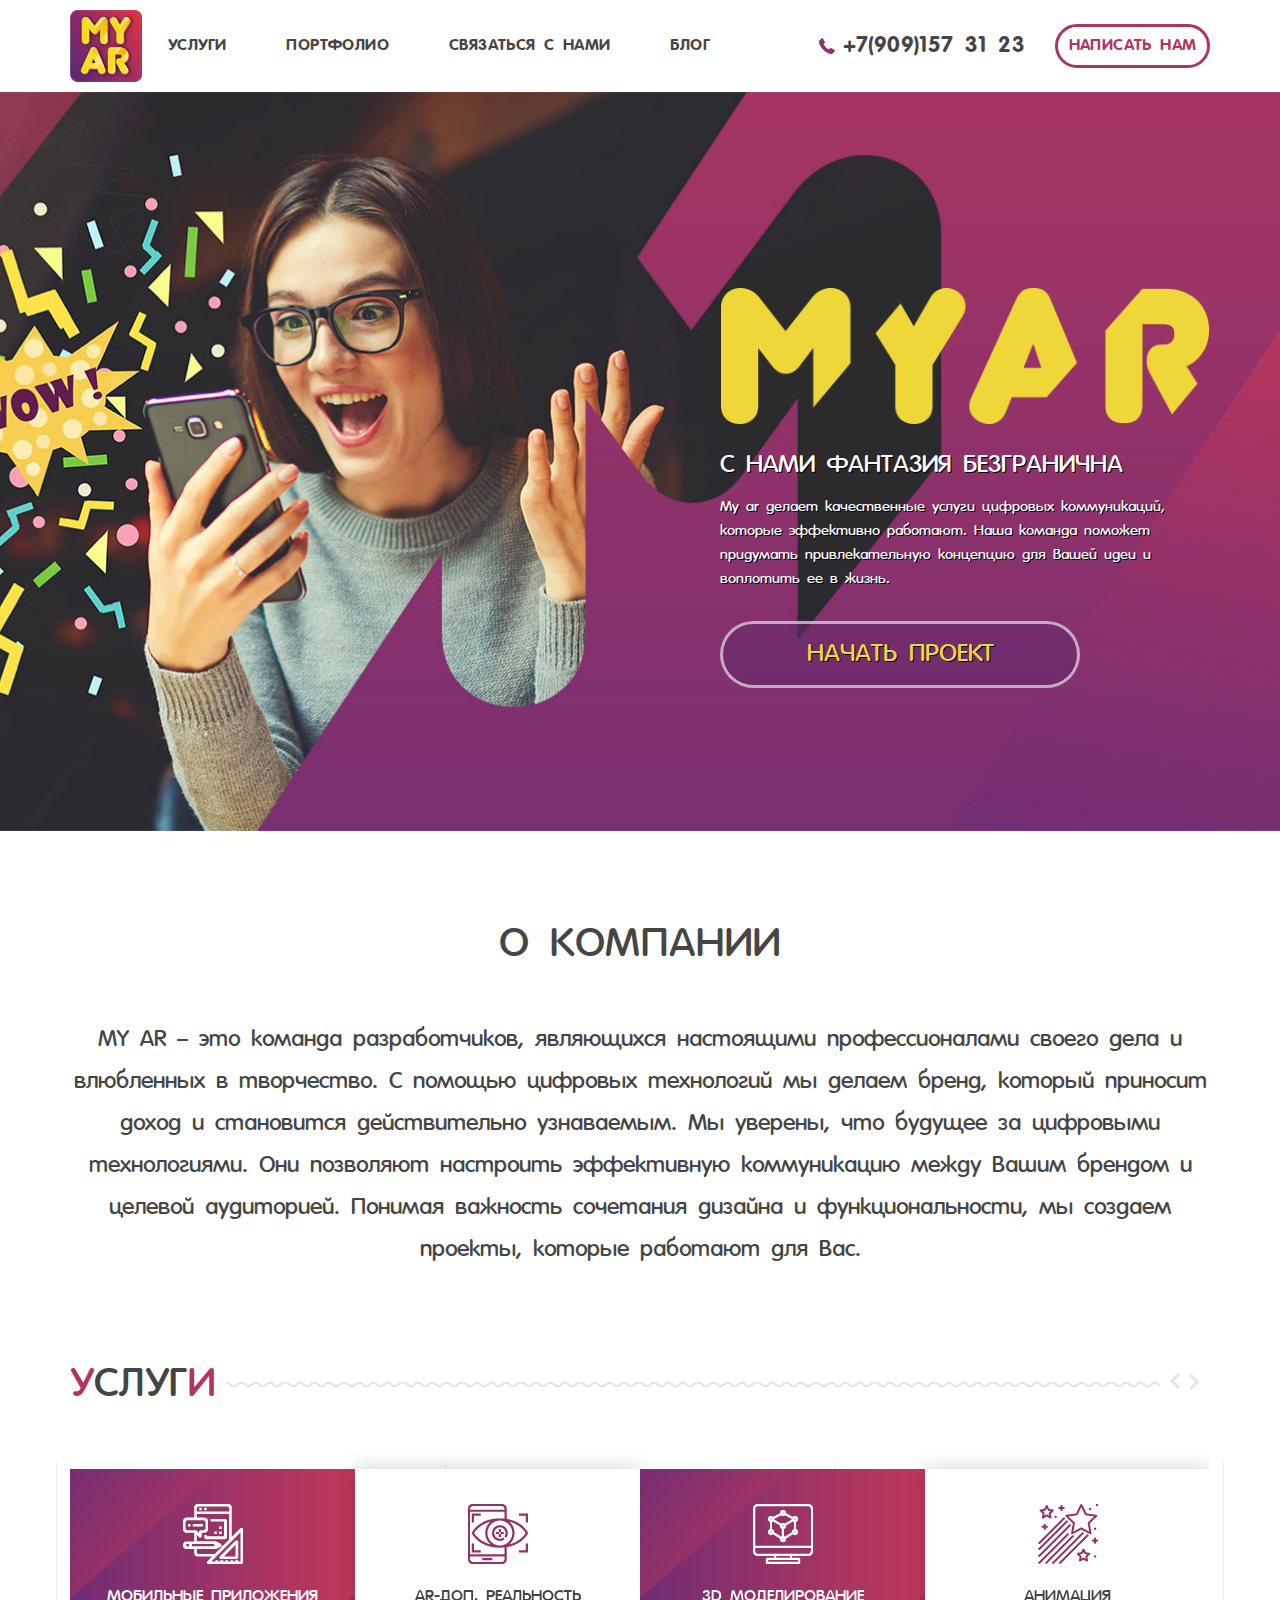
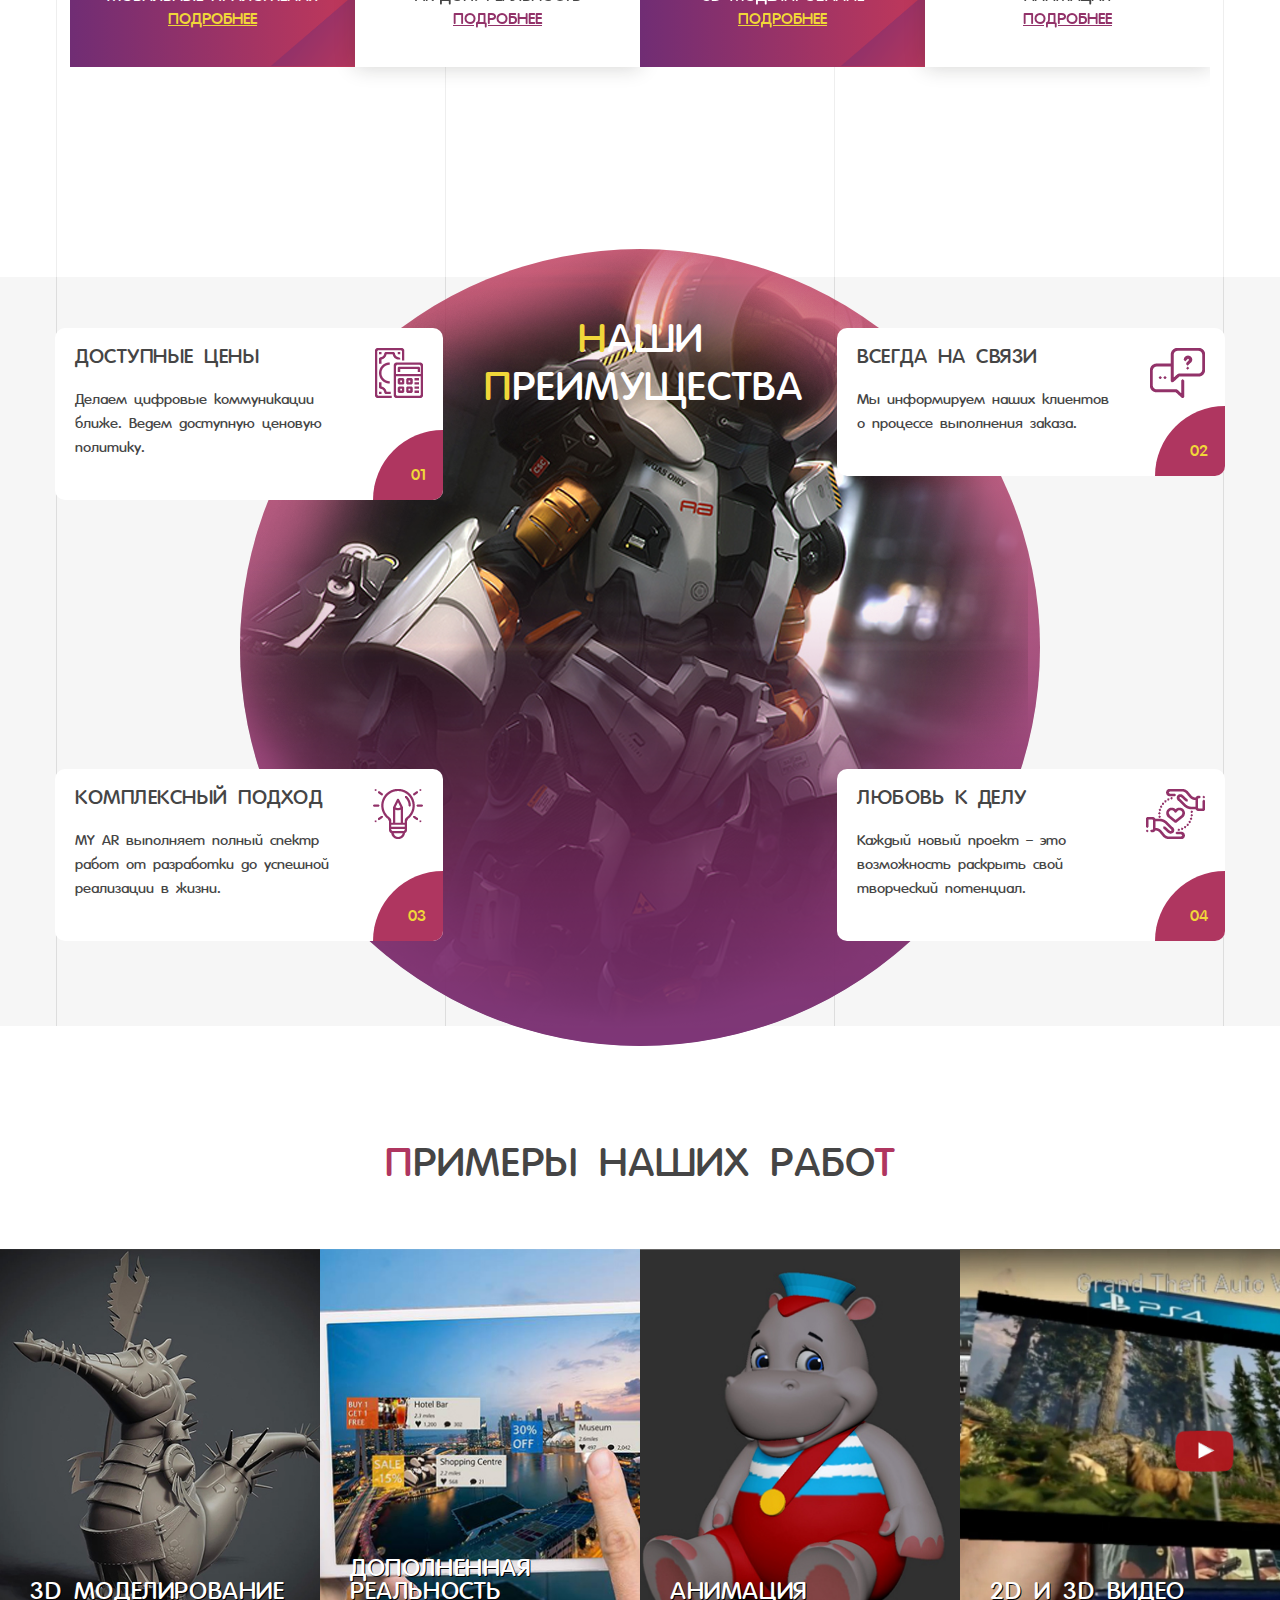
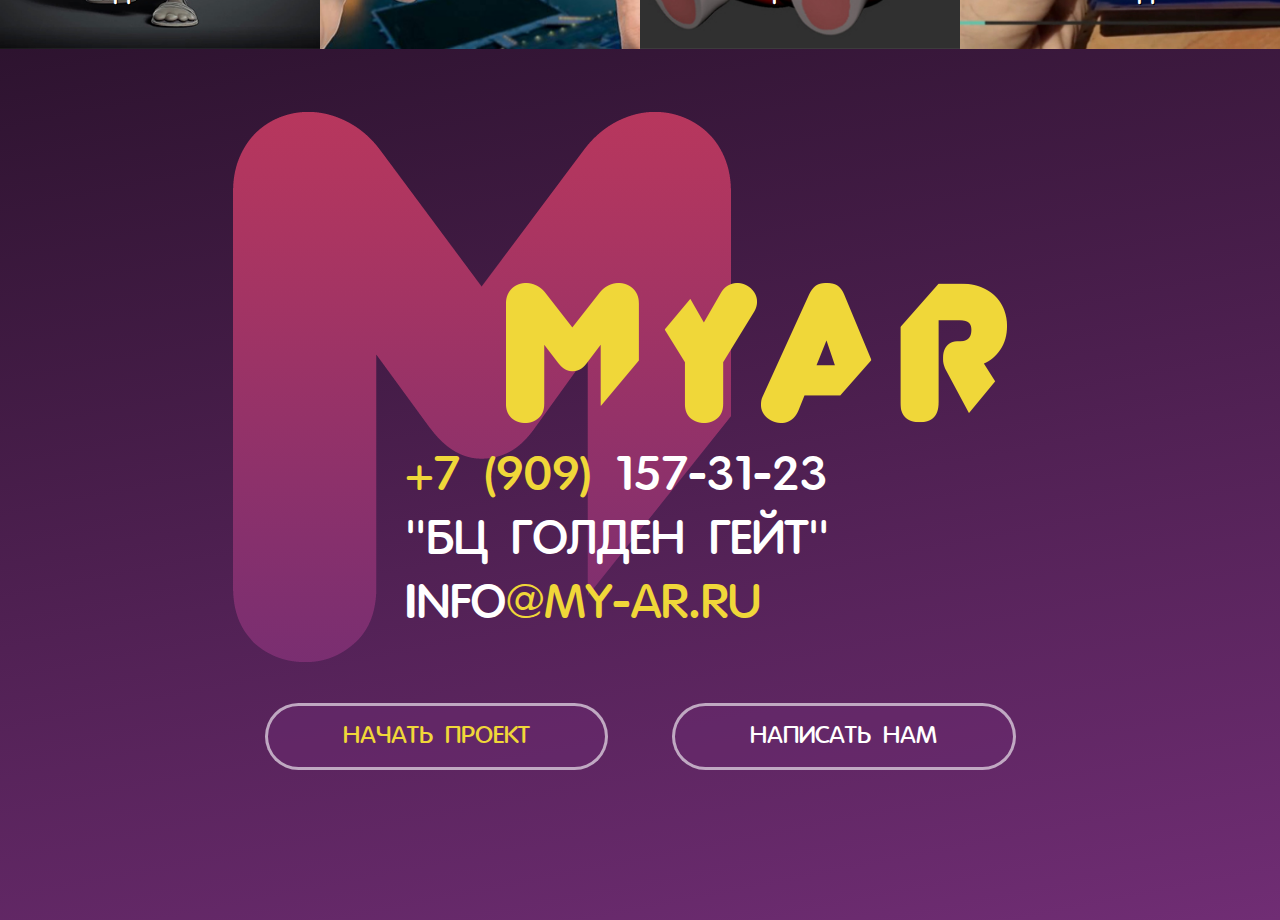
==== Верстка/index.html @ 371e85c9 "first commit" ====
<!DOCTYPE html>
<html lang="ru">
<head>
	<meta charset="utf-8">
	<title>Title</title>
	<meta http-equiv="X-UA-Compatible" content="IE=edge">
	<meta name="viewport" content="width=device-width, initial-scale=1, maximum-scale=1">
	<link rel="shortcut icon" href="img/favicon/favicon.ico" type="image/x-icon">
</head>
<body>

<!-- .header -->
<header class="header">
	<!-- .container -->
	<div class="container">
		<!-- .headerWrapper -->
		<div class="headerWrapper">
			<!-- .headerItem -->
			<div class="headerItem">
				<div class="logo"><a href="index.html"><img src="img/logo.png" alt=""></a></div>
				<nav class="menuTop">
					<ul>
						<li><a href="pageServices.html">Услуги</a></li>
						<li><a href="pagePortfolio.html">Портфолио</a></li>
						<li><a href="pageContact.html">Связаться с нами</a></li>
						<li><a href="pageBlog.html">Блог </a></li>
					</ul>
				</nav>
			</div><!-- End .headerItem -->
			<!-- .headerItem -->
			<div class="headerItem">
				<a href="tel:+7(909)157 31 23" class="callBtn"><img src="img/icon_call.png" alt="">+7(909)157 31 23</a>
				<a href="#" data-toggle="modal" data-target="#btnWrite" class="btnDef"><span>написать нам</span></a>
			</div><!-- End .headerItem -->

			<!--.mobileBtn-->
			<div class="mobileBtn" id="mobileBtn">
				<span></span>
			</div><!--End .mobileBtn-->

		</div><!-- End .headerWrapper -->
	</div><!-- End .container -->
</header><!-- End .header -->

<!-- .networkFloat -->
<div class="networkFloat">
	<div class="shell">
		<div class="networkFloat__title">социальные сети:</div>
		<div class="networkFloatWrapper">
			<p><a href=" https://www.facebook.com/MYAR3D/"><i><img src="img/fb.png" alt=""></i></a></p>
			<p><a href="https://vk.com/myar3d"><i><img src="img/vk.png" alt=""></i></a></p>
			<p><a href="https://www.instagram.com/myar3d/"><i><img src="img/inst.png" alt=""></i></a></p>
		</div>
	</div>
</div>
<!-- End .networkFloat -->





<!-- .sectionMain -->
<section class="sectionMain">
	<div class="container">
		<div class="wrapper">
			<div class="sloganMain">
				<img src="img/logo_lg.png" alt="">
				<div class="sloganMain__title">с нAми ФАНТАЗИЯ БЕЗГРАНИЧНА</div>
				<p>
					My ar делает качественные услуги цифровых коммуникаций, которые эффективно работают. Наша команда поможет придумать привлекательную концепцию для Вашей идеи и воплотить ее в жизнь.
				</p>
				<div class="navBtn">
					<a href="#" class="btnDef__light btnDef__light_yellow animated bounce"><span>НАЧАТЬ ПРОЕКТ</span></a>
				</div>
			</div>

		</div>
	</div>
</section><!-- End .sectionMain -->


<!-- .sectionAbout -->
<section class="sectionAbout">

	<!-- .container -->
	<div class="container">


		<h2>О компании</h2>

		<div class="description defaultWrapper">
			MY AR – это команда разработчиков, являющихся настоящими профессионалами своего дела и влюбленных в творчество. С помощью цифровых технологий мы делаем бренд, который приносит доход и становится действительно узнаваемым. Мы уверены, что будущее за цифровыми технологиями. Они позволяют настроить эффективную коммуникацию между Вашим брендом и целевой аудиторией. Понимая важность сочетания дизайна и функциональности, мы создаем проекты, которые работают для Вас.
		</div>

	</div><!-- End .container -->
</section><!-- End .sectionAbout -->

<!-- .sectionServices -->
<section class="sectionServices">
	<div class="container">

		<!-- .lineVertical -->
		<div class="lineVertical">
			<span></span>
			<span></span>
			<span></span>
			<span></span>
		</div><!-- End .lineVertical -->

		<div class="titleSection">
			<h2><span>у</span>слуг<span>и</span></h2>
			<div class="line"></div>
		</div>

		<!-- .wrapperServices -->
		<div class="wrapperServices">

			<div class="sliderDefault sliderServices">

				<div class="item">
					<!-- .blockServic -->
					<div class="blockServic">
						<div class="blockServic__icon"><img src="img/icon_serv_1.png" alt=""></div>
						<div class="blockServic__title">Мобильные приложения</div>
						<div class="blockServic__link"><a href="#">подробнее</a></div>
					</div><!-- End .blockServic -->
				</div>

				<div class="item">
					<!-- .blockServic -->
					<div class="blockServic">
						<div class="blockServic__icon"><img src="img/icon_serv_4.png" alt=""></div>
						<div class="blockServic__title">AR-доп. реальность</div>
						<div class="blockServic__link"><a href="#">подробнее</a></div>
					</div><!-- End .blockServic -->
				</div>

				<div class="item">
					<!-- .blockServic -->
					<div class="blockServic">
						<div class="blockServic__icon"><img src="img/icon_serv_2.png" alt=""></div>
						<div class="blockServic__title">3d Моделирование</div>
						<div class="blockServic__link"><a href="#">подробнее</a></div>
					</div><!-- End .blockServic -->
				</div>

				<div class="item">
					<!-- .blockServic -->
					<div class="blockServic">
						<div class="blockServic__icon"><img src="img/icon_serv_animate.png" alt=""></div>
						<div class="blockServic__title">Анимация</div>
						<div class="blockServic__link"><a href="#">подробнее</a></div>
					</div><!-- End .blockServic -->
				</div>


				<div class="item">
					<!-- .blockServic -->
					<div class="blockServic">
						<div class="blockServic__icon"><img src="img/icon_serv_3.png" alt=""></div>
						<div class="blockServic__title">Графический дизайн</div>
						<div class="blockServic__link"><a href="#">подробнее</a></div>
					</div><!-- End .blockServic -->
				</div>

			</div>
			<div class="sliderServices__nav"></div>

		</div><!-- End .wrapperServices -->
	</div>
</section><!-- End .sectionServices -->


<!-- .sectionAdvantages -->
<section class="sectionAdvantages"> 
	<div class="container">
		
		<!-- .lineVertical -->
		<div class="lineVertical">
			<span></span>
			<span></span>
			<span></span>
			<span></span>
		</div><!-- End .lineVertical -->

		<div class="mainImg">
			<img src="img/advans_bg.png" alt="">
		</div>

		<div class="titleSection">
			<h2><span>Н</span>аши <span>п</span>реимущества</h2>
		</div>

		<!-- .blocksAdvantages -->
		<div class="blocksAdvantages">

			<div class="item">
				<!-- .blockAdv -->
				<div class="blockAdv">
					<div class="blockAdv__number">01</div>
					<div class="part">
						<div class="blockAdv__title">Доступные цены</div>
						<div class="blockAdv__description">Делаем цифровые коммуникации ближе. Ведем доступную ценовую политику.</div>
					</div>
					<div class="part"><div class="blockAdv__icon"><img src="img/adv_1.png" alt=""></div></div>
				</div><!-- End .blockAdv -->
			</div>

			<div class="item">
				<!-- .blockAdv -->
				<div class="blockAdv">
					<div class="blockAdv__number">02</div>
					<div class="part">
						<div class="blockAdv__title">Всегда на связи</div>
						<div class="blockAdv__description">Мы информируем наших клиентов о процессе выполнения заказа.</div>
					</div>
					<div class="part"><div class="blockAdv__icon"><img src="img/adva_2.png" alt=""></div></div>
				</div><!-- End .blockAdv -->
			</div>

			<div class="item">
				<!-- .blockAdv -->
				<div class="blockAdv">
					<div class="blockAdv__number">03</div>
					<div class="part">
						<div class="blockAdv__title">Комплексный подход</div>
						<div class="blockAdv__description">MY AR выполняет полный спектр работ от разработки до успешной реализации в жизни.</div>
					</div>
					<div class="part"><div class="blockAdv__icon"><img src="img/adv_3.png" alt=""></div></div>
				</div><!-- End .blockAdv -->
			</div>

			<div class="item">
				<!-- .blockAdv -->
				<div class="blockAdv">
					<div class="blockAdv__number">04</div>
					<div class="part">
						<div class="blockAdv__title">Любовь к делу</div>
						<div class="blockAdv__description">Каждый новый проект – это возможность раскрыть свой творческий потенциал.</div>
					</div>
					<div class="part"><div class="blockAdv__icon"><img src="img/adv_4.png" alt=""></div></div>
				</div><!-- End .blockAdv -->
			</div>
		</div><!-- End .blocksAdvantages -->

	</div>
</section><!-- End .sectionAdvantages -->


<!-- .sectionExamples -->
<section class="sectionExamples">
		<h2><span>П</span>римеры наших рабо<span>т</span></h2>
		<div class="blocksEsxamples">

			<div class="blockEsxample">
				<div class="blockEsxample__picture"><span style="background-image: url(img/block_ex_1.jpg)"></span></div>
				<div class="shell">
					<div class="blockEsxample__title">3d Моделирование</div>
					<a href="#" class="link btnDef__light">ПОДРОБНЕЕ</a>
				</div>

			</div>
			<div class="blockEsxample">
				<div class="blockEsxample__picture"><span style="background-image: url(img/block_ex_2.jpg)"></span></div>
				<div class="shell">
					<div class="blockEsxample__title">дополненная реальность</div>
					<a href="#" class="link btnDef__light">ПОДРОБНЕЕ</a>
				</div>
			</div>
			<div class="blockEsxample">
				<div class="blockEsxample__picture"><span style="background-image: url(img/block_ex_3.jpg)"></span></div>
				<div class="shell">
					<div class="blockEsxample__title">Анимация</div>
					<a href="#" class="link btnDef__light">ПОДРОБНЕЕ</a>
				</div>
			</div>
			<div class="blockEsxample">
				<div class="blockEsxample__picture"><span style="background-image: url(img/block_ex_4.jpg)"></span></div>
				<div class="shell">
					<div class="blockEsxample__title">2D и 3D видео</div>
					<a href="#" class="link btnDef__light">ПОДРОБНЕЕ</a>
				</div>
			</div>

		</div>
</section><!-- End .sectionExamples -->


<!-- .sectionsectionReality -->
<section class="sectionReality">
	<div class="container">

		<!-- .lineVertical -->
		<div class="lineVertical">
			<span></span>
			<span></span>
			<span></span>
			<span></span>
		</div><!-- End .lineVertical -->

		<div class="titleSection">
			<h2><span>Д</span>ополненная реальност<span>ь</span></h2>
			<div class="line"></div>
		</div>

		<!-- .wrapperServices -->
		<div class="wrapperReality">
			<div class="sliderReality">

				<div class="item">
					<!-- .blockServic -->
					<div class="blockReality">
						<div class="blockReality__icon"><img src="img/icon_real_1.png" alt=""></div>
						<div class="blockReality__title">Взаимодействие</div>
						<div class="blockReality__descript">Меняет представление взаимодействия с окружающим миром</div>
					</div><!-- End .blockServic -->
				</div>

				<div class="item">
					<!-- .blockServic -->
					<div class="blockReality">
						<div class="blockReality__icon"><img src="img/icon_real_2.png" alt=""></div>
						<div class="blockReality__title">Информативность</div>
						<div class="blockReality__descript">Позволяет предоставить информацию здесь и сейчас</div>
					</div><!-- End .blockServic -->
				</div>

				<div class="item">
					<!-- .blockServic -->
					<div class="blockReality">
						<div class="blockReality__icon"><img src="img/icon_real_3.png" alt=""></div>
						<div class="blockReality__title">Отношение</div>
						<div class="blockReality__descript">
							Соединяет людей с брендами, создает позитивное отношение к вашему бренду и делает 
							увлекательным процесс общения с ним
						</div>
					</div><!-- End .blockServic -->
				</div>

				<div class="item">
					<!-- .blockServic -->
					<div class="blockReality">
						<div class="blockReality__icon"><img src="img/icon_real_4.png" alt=""></div>
						<div class="blockReality__title">Вариантивность</div>
						<div class="blockReality__descript">Изображение маркер может быть любого формата и нанесено на любой предмет</div>
					</div><!-- End .blockServic -->
				</div>

				<div class="item">
					<!-- .blockServic -->
					<div class="blockReality">
						<div class="blockReality__icon"><img src="img/icon_real_3.png" alt=""></div>
						<div class="blockReality__title">Отношение</div>
						<div class="blockReality__descript">
							Соединяет людей с брендами, создает позитивное отношение к вашему бренду и делает 
							увлекательным процесс общения с ним
						</div>
					</div><!-- End .blockServic -->
				</div>
			</div>
			<div class="sliderReality__nav"></div>
		</div><!-- End .wrapperServices -->

</section>
<!-- End .sectionReality -->





	<!-- .footer -->
	<footer class="footer">
		<div class="footerTop">
			<div class="container">
				<div class="footerSlogan">
					<div class="footerSlogan__picture"><img src="img/lg_logo.png" alt=""></div>
					<div class="footerSlogan__txt">
						<img src="img/logo_lg.png" alt="">
						<p><a href="tel:+7 (909) 157-31-23"><span>+7 (909)</span> 157-31-23</a></p>
						<p>"БЦ Голден Гейт"</p>
						<p><a href="email:info@my-ar.ru">info<span>@my-ar.ru</span></a></p>
					</div>
					<div class="navBtn">
						<a href="#" class="btnDef__light btnDef__light_yellow"><span>НАЧАТЬ ПРОЕКТ</span></a>
						<a href="#" class="btnDef__light"><span>НАПИСАТЬ НАМ</span></a>
					</div>
				</div>

			</div>
		</div>

		
<!-- 		<div class="footerBottom">
			
			<div class="container">
				
				<div class="footerWrapper">
					
					<div class="footerItem">
						<div class="logo"><a href="#"><img src="img/logo.png" alt=""></a></div>
						<nav class="menuTop">
							<ul>
								<li><a href="#">Услуги</a></li>
								<li><a href="#">Портфолио</a></li>
								<li><a href="#">Связаться с нами</a></li>
								<li><a href="#">Блог </a></li>
							</ul>
						</nav>
					</div>
					
					<div class="footerItem">
						<a href="tel:+7(909)157 31 23" class="callBtn"><img src="img/icon_call.png" alt="">+7(909)157 31 23</a>
						<a href="#" class="btnDef"><span>ЗАКАЗАТЬ ПРОЕКТ</span></a>
					</div>

				</div>
			</div>
		</div> -->


	</footer><!-- End .footer -->

	<!-- .modal  subscribe -->
	<div class="modal fade  writeModal"  id="btnWrite" tabindex="-1" role="dialog">
		<div class="modal-dialog " role="document">

			<div class="modal-content">
				<div class="modal-header">
					<h5 class="modal-title">По любому вопросу звоните по телефону +7 (909) 157 31 23 или заполните форму</h5>
					<button type="button" class="close" data-dismiss="modal" aria-label="Close"><i class="icon-close"></i></button>
				</div>
				<div class="modal-body">

					<form action="">
						<div class="form__group">
							<input type="text" placeholder="Ваше имя">
						</div>
						<div class="form__group">
							<input type="tel" placeholder="Ваш телефон">
						</div>
						<div class="form__group">
							<input type="email" placeholder="Ваш e-mail">
						</div>
						<div class="form__group">
							<textarea name="" placeholder="Ваш комментарий"></textarea>
						</div>
						<div class="form__group">
							<button type="submit" class="btnDef">НАЧАТЬ ПРОЕКТ</button>
						</div>
					</form>

				</div>
			</div>
		</div>
	</div><!-- End .subscribe -->


	<!--.normal-->
	<link rel="stylesheet" href="css/fonts.css">
	<link rel="stylesheet" href="css/all.min.css"><!--.alllibs-->
	<link rel="stylesheet" href="css/main.css">
	<script src="js/scripts.min.js"></script>
	<script src="js/common.js"></script> 
	<!--End .normal-->

</body>
</html>
---- Верстка/css/fonts.css ----
@font-face {
  font-family: "VAGRounded";
  font-weight: 400;
  font-style: normal;
  src: url("../fonts/VAGRoundedMNormal/VAGRoundedMNormal.eot");
  src: url("../fonts/VAGRoundedMNormal/VAGRoundedMNormal.eot?#iefix") format("embedded-opentype"), url("../fonts/VAGRoundedMNormal/VAGRoundedMNormal.woff") format("woff"), url("../fonts/VAGRoundedMNormal/VAGRoundedMNormal.ttf") format("truetype"); }

@font-face {
  font-family: "VAGRounded";
  font-weight: bold;
  font-style: normal;
  src: url("../fonts/VAGRoundedMBold/VAGRoundedMBold.eot");
  src: url("../fonts/VAGRoundedMBold/VAGRoundedMBold.eot?#iefix") format("embedded-opentype"), url("../fonts/VAGRoundedMBold/VAGRoundedMBold.woff") format("woff"), url("../fonts/VAGRoundedMBold/VAGRoundedMBold.ttf") format("truetype"); }
---- Верстка/css/main.css ----
@charset "UTF-8";
html, body {
  height: 100%; }

body {
  position: relative;
  margin: 0;
  font-size: 14px;
  line-height: normal;
  font-family: "VAGRounded", sans-serif;
  color: #454545;
  background: #fff; }

a {
  text-decoration: none;
  color: #454545; }
  a:hover, a:active, a:focus {
    text-decoration: none;
    outline: none;
    color: #333; }

img {
  height: auto;
  max-width: 100%;
  border: none; }

ol, ul {
  margin: 0;
  padding: 0;
  list-style: none; }

h2 {
  color: #454545;
  font-size: 40px;
  font-weight: 400;
  text-transform: uppercase;
  letter-spacing: 1px;
  margin: 0; }
  h2 span {
    color: #af3660; }

iframe {
  width: 100%;
  height: 100%; }

/**Убрать стрелочки у number**/
input::-webkit-outer-spin-button,
input::-webkit-inner-spin-button {
  -webkit-appearance: none;
  margin: 0; }

input[type='number'] {
  -moz-appearance: textfield; }

/**End Убрать стрелочки у number**/
/* style of input */
input[type='submit'] {
  background: #993367;
  border: 0;
  color: #fff;
  font-weight: 100;
  font-size: 14px;
  color: #fff;
  letter-spacing: .2;
  padding: 14px;
  cursor: pointer; }
  input[type='submit']:hover {
    color: #fff; }

input::-moz-placeholder {
  color: #999999; }

input::-webkit-input-placeholder {
  color: #999999; }

input:-ms-input-placeholder {
  opacity: 1; }

input::placeholder {
  opacity: 1; }

textarea::-moz-placeholder {
  color: #999999; }

textarea::-webkit-input-placeholder {
  color: #999999; }

textarea:-ms-input-placeholder {
  opacity: 1; }

textarea::placeholder {
  opacity: 1; }

input[type="email"]:focus,
input[type="number"]:focus,
input[type="password"]:focus,
input[type="tel"]:focus,
input[type="url"]:focus,
input[type="text"]:focus,
input[type="number"]:focus {
  outline: none;
  -webkit-box-shadow: none;
          box-shadow: none; }

input[type="email"],
input[type="number"],
input[type="password"],
input[type="tel"],
input[type="url"],
input[type="text"],
textarea {
  -webkit-appearance: none;
  -moz-appearance: none;
  width: 100%;
  height: 100%;
  padding: 6px 8px;
  outline: none;
  -webkit-box-shadow: none;
          box-shadow: none;
  color: #333;
  font-size: 14px;
  -webkit-border-radius: 2px;
          border-radius: 2px;
  border: solid 1px #cccccc;
  background-color: #ffffff; }

/* End style of input */
.btnDef {
  position: relative;
  color: #af3660;
  font-size: 16px;
  text-transform: uppercase;
  padding: 0 10px;
  height: 44px;
  -webkit-border-radius: 25px;
          border-radius: 25px;
  overflow: hidden;
  border: solid 3px #af3660;
  display: -webkit-box;
  display: -webkit-flex;
  display: -ms-flexbox;
  display: flex;
  -webkit-box-pack: center;
  -webkit-justify-content: center;
      -ms-flex-pack: center;
          justify-content: center;
  -webkit-box-align: center;
  -webkit-align-items: center;
      -ms-flex-align: center;
          align-items: center; }
  .btnDef:hover, .btnDef:focus, .btnDef:active {
    color: #af3660;
    outline: none; }

.btnDef__light {
  padding: 19px;
  border: 3px solid rgba(255, 255, 255, 0.6);
  background-color: rgba(104, 42, 108, 0.6);
  -webkit-border-radius: 50px;
          border-radius: 50px;
  text-transform: uppercase;
  color: #fff;
  font-size: 24px;
  max-width: 360px;
  width: 100%;
  display: inline-block;
  text-align: center;
  -webkit-transition: .3s;
  transition: .3s;
  overflow: hidden; }
  .btnDef__light:hover, .btnDef__light:focus, .btnDef__light:active {
    color: #fff; }
  .btnDef__light_yellow {
    color: #f0d739; }

/*** animate css ***/
@-webkit-keyframes bounce {
  from, 20%, 53%, 80%, to {
    -webkit-animation-timing-function: cubic-bezier(0.215, 0.61, 0.355, 1);
            animation-timing-function: cubic-bezier(0.215, 0.61, 0.355, 1);
    -webkit-transform: translate3d(0, 0, 0);
            transform: translate3d(0, 0, 0); }
  40%, 43% {
    -webkit-animation-timing-function: cubic-bezier(0.755, 0.05, 0.855, 0.06);
            animation-timing-function: cubic-bezier(0.755, 0.05, 0.855, 0.06);
    -webkit-transform: translate3d(0, -30px, 0);
            transform: translate3d(0, -30px, 0); }
  70% {
    -webkit-animation-timing-function: cubic-bezier(0.755, 0.05, 0.855, 0.06);
            animation-timing-function: cubic-bezier(0.755, 0.05, 0.855, 0.06);
    -webkit-transform: translate3d(0, -15px, 0);
            transform: translate3d(0, -15px, 0); }
  90% {
    -webkit-transform: translate3d(0, -4px, 0);
            transform: translate3d(0, -4px, 0); } }
@keyframes bounce {
  from, 20%, 53%, 80%, to {
    -webkit-animation-timing-function: cubic-bezier(0.215, 0.61, 0.355, 1);
            animation-timing-function: cubic-bezier(0.215, 0.61, 0.355, 1);
    -webkit-transform: translate3d(0, 0, 0);
            transform: translate3d(0, 0, 0); }
  40%, 43% {
    -webkit-animation-timing-function: cubic-bezier(0.755, 0.05, 0.855, 0.06);
            animation-timing-function: cubic-bezier(0.755, 0.05, 0.855, 0.06);
    -webkit-transform: translate3d(0, -30px, 0);
            transform: translate3d(0, -30px, 0); }
  70% {
    -webkit-animation-timing-function: cubic-bezier(0.755, 0.05, 0.855, 0.06);
            animation-timing-function: cubic-bezier(0.755, 0.05, 0.855, 0.06);
    -webkit-transform: translate3d(0, -15px, 0);
            transform: translate3d(0, -15px, 0); }
  90% {
    -webkit-transform: translate3d(0, -4px, 0);
            transform: translate3d(0, -4px, 0); } }

.header .btnDef {
  -webkit-transition: all 0.4s ease;
  transition: all 0.4s ease;
  -webkit-animation: wave 2s infinite alternate;
          animation: wave 2s infinite alternate;
  -webkit-animation-timing-function: ease;
          animation-timing-function: ease; }

@-webkit-keyframes wave {
  0% {
    -webkit-transform: translateX(0px);
            transform: translateX(0px); }
  5% {
    -webkit-transform: translateX(-6px);
            transform: translateX(-6px); }
  15% {
    -webkit-transform: translateX(4px);
            transform: translateX(4px); }
  20% {
    -webkit-transform: translateX(-2px);
            transform: translateX(-2px); }
  25% {
    -webkit-transform: translateX(1px);
            transform: translateX(1px); }
  30% {
    -webkit-transform: translateX(0);
            transform: translateX(0); } }

@keyframes wave {
  0% {
    -webkit-transform: translateX(0px);
            transform: translateX(0px); }
  5% {
    -webkit-transform: translateX(-6px);
            transform: translateX(-6px); }
  15% {
    -webkit-transform: translateX(4px);
            transform: translateX(4px); }
  20% {
    -webkit-transform: translateX(-2px);
            transform: translateX(-2px); }
  25% {
    -webkit-transform: translateX(1px);
            transform: translateX(1px); }
  30% {
    -webkit-transform: translateX(0);
            transform: translateX(0); } }

/*** End animate css ***/
/*** hover ***/
.btnDef__light,
.header .btnDef {
  position: relative; }
  .btnDef__light:before,
  .header .btnDef:before {
    content: "";
    position: absolute;
    z-index: -1;
    top: 0;
    left: 0;
    height: 100%;
    width: 0;
    -webkit-transition: all 0.4s;
    transition: all 0.4s;
    background-image: -webkit-gradient(linear, left top, left bottom, from(#c1385a), color-stop(100%, #702d74), color-stop(0%, #c1385a));
    background-image: -webkit-linear-gradient(#c1385a 0%, #702d74 100%, #c1385a 0%);
    background-image: linear-gradient(#c1385a 0%, #702d74 100%, #c1385a 0%); }
  .btnDef__light:hover:before,
  .header .btnDef:hover:before {
    width: 100%; }
  .btnDef__light:hover,
  .header .btnDef:hover {
    color: #fff; }

/*** End hover***/
.defaultWrapper {
  position: relative;
  font-size: 14px;
  line-height: 24px;
  text-align: center;
  z-index: 1; }

/*________ header ________*/
.header, .footerBottom {
  position: relative;
  padding: 10px 0;
  color: #454545;
  font-size: 16px;
  text-transform: uppercase;
  letter-spacing: 0.4px;
  font-weight: bold;
  z-index: 999; }
  .header .callBtn, .footerBottom .callBtn {
    margin-right: 30px;
    font-size: 22px; }

.headerWrapper,
.footerWrapper {
  display: -webkit-box;
  display: -webkit-flex;
  display: -ms-flexbox;
  display: flex;
  -webkit-box-align: center;
  -webkit-align-items: center;
      -ms-flex-align: center;
          align-items: center;
  -webkit-box-pack: justify;
  -webkit-justify-content: space-between;
      -ms-flex-pack: justify;
          justify-content: space-between; }

.headerItem,
.footerItem {
  display: -webkit-box;
  display: -webkit-flex;
  display: -ms-flexbox;
  display: flex;
  -webkit-box-align: center;
  -webkit-align-items: center;
      -ms-flex-align: center;
          align-items: center; }

.logo {
  width: 72px; }

.menuTop a {
  color: #454545;
  font-size: 16px;
  text-transform: uppercase;
  letter-spacing: 0.4px;
  font-weight: bold;
  -webkit-transition: .3s;
  transition: .3s; }
  .menuTop a:hover {
    color: #af3660; }

.callBtn {
  display: -webkit-box;
  display: -webkit-flex;
  display: -ms-flexbox;
  display: flex;
  -webkit-box-align: center;
  -webkit-align-items: center;
      -ms-flex-align: center;
          align-items: center; }
  .callBtn img {
    margin-right: 8px; }

.header .btnDef {
  width: 155px; }

/*________.footer________*/
.footerTop {
  padding-top: 63px;
  padding-bottom: 140px;
  background-image: -webkit-linear-gradient(281deg, #2d132f 0%, #702d74 100%);
  background-image: linear-gradient(169deg, #2d132f 0%, #702d74 100%); }

.footerSlogan {
  position: relative;
  max-width: 815px;
  margin-left: auto;
  margin-right: auto; }
  .footerSlogan__txt {
    position: absolute;
    top: 170px;
    right: 40px;
    font-size: 48px;
    color: #fff;
    text-transform: uppercase; }
    .footerSlogan__txt span {
      color: #f0d739; }
    .footerSlogan__txt a {
      color: #fff;
      text-transform: uppercase; }
    .footerSlogan__txt img {
      margin-left: 100px;
      margin-bottom: 30px; }
  .footerSlogan .btnDef__light {
    margin: 10px 32px; }

.footerBottom {
  margin: 37px 0;
  padding: 0; }

.footer .navBtn span {
  position: relative;
  z-index: 10; }

.footer .btnDef__light:hover:before {
  z-index: 1; }

.modal-header {
  padding-top: 90px;
  border-bottom: none; }

.modal-body {
  padding-left: 60px;
  padding-right: 60px; }

.writeModal .form__group {
  margin-bottom: 8px; }

.writeModal h5 {
  color: #923269;
  font-size: 24px;
  text-transform: uppercase;
  text-align: center; }

.writeModal input {
  padding: 10px 12px;
  height: 65px;
  background: #e9e9e9;
  border: none;
  -webkit-border-radius: 20px;
          border-radius: 20px;
  font-size: 18px;
  color: #989897; }

.writeModal textarea {
  height: 350px;
  padding: 10px 12px;
  background: #e9e9e9;
  border: none;
  -webkit-border-radius: 20px;
          border-radius: 20px;
  font-size: 18px;
  color: #989897;
  resize: none; }

.writeModal .btnDef {
  background: #7b2f70;
  color: #f0d739;
  text-transform: uppercase;
  border: none;
  width: 100%;
  height: 62px;
  font-size: 24px; }

/*________End .footer________*/
/*________.mobileBtn________*/
.mobileBtn {
  position: relative;
  z-index: 99;
  width: 30px;
  height: 35px;
  cursor: pointer; }

.mobileBtn span {
  display: block;
  position: absolute;
  top: 16px;
  left: 0;
  height: 2px;
  width: 100%;
  background: #af3660;
  -webkit-transition: all 0.3s;
  transition: all 0.3s; }

.mobileBtn span:before,
.mobileBtn span:after {
  position: absolute;
  display: block;
  left: 0;
  width: 100%;
  height: 2px;
  background-color: #af3660;
  content: "";
  -webkit-transition: all 0.3s;
  transition: all 0.3s; }

.mobileBtn span:before {
  top: -8px; }

.mobileBtn span:after {
  bottom: -8px; }

.mobileBtn:hover span:before {
  top: -9px; }

.mobileBtn:hover span:after {
  bottom: -9px; }

/***.mobileBtn.active***/
.mobileBtn.active span {
  background: transparent; }

.mobileBtn.active span:before {
  top: 0;
  -webkit-transform: rotate(45deg);
      -ms-transform: rotate(45deg);
          transform: rotate(45deg); }

.mobileBtn.active span:after {
  bottom: 0;
  -webkit-transform: rotate(-45deg);
      -ms-transform: rotate(-45deg);
          transform: rotate(-45deg); }

/*________End .mobileBtn________*/
.networkFloat {
  position: fixed;
  right: 0;
  top: 0px;
  background: #fff;
  padding: 0 20px;
  width: 82px;
  height: 100%;
  z-index: 10; }
  .networkFloat__title {
    -webkit-transform: rotate(90deg);
        -ms-transform: rotate(90deg);
            transform: rotate(90deg);
    position: absolute;
    top: 59px;
    left: -45px;
    width: 133px;
    letter-spacing: 0.2px; }
  .networkFloat a {
    width: 40px;
    height: 40px;
    display: -webkit-box;
    display: -webkit-flex;
    display: -ms-flexbox;
    display: flex;
    -webkit-box-align: center;
    -webkit-align-items: center;
        -ms-flex-align: center;
            align-items: center;
    -webkit-box-pack: center;
    -webkit-justify-content: center;
        -ms-flex-pack: center;
            justify-content: center;
    background-color: #f3f5f7; }
  .networkFloat .shell {
    position: relative;
    margin-top: 20vh;
    padding-top: 133px; }

.networkFloatWrapper {
  margin-top: 30px;
  margin-top: 10%; }

@media only screen and (max-width: 1348px) {
  .networkFloat {
    display: none; } }

@media only screen and (max-width: 1199px) {
  .networkFloat {
    display: none; }
  .footer {
    margin-left: 0;
    margin-right: 0; } }

@media only screen and (max-width: 991px) {
  .header .menuTop {
    position: fixed;
    z-index: 9;
    right: 100%;
    width: 100%;
    height: 100vh;
    margin: 0;
    -webkit-transition: right .8s;
    transition: right .8s;
    top: 0;
    text-align: center;
    background: #fff; }
    .header .menuTop.active {
      right: 0%; }
    .header .menuTop ul {
      padding-top: 25px; }
    .header .menuTop li {
      padding: 10px 0; }
  .footerSlogan__picture {
    text-align: center; }
    .footerSlogan__picture img {
      width: 300px; }
  .footerSlogan__txt {
    top: 98px;
    font-size: 28px; }
    .footerSlogan__txt img {
      width: 200px; }
  .footerWrapper {
    -webkit-flex-wrap: wrap;
        -ms-flex-wrap: wrap;
            flex-wrap: wrap; }
  .footerTop {
    padding-bottom: 40px; }
  .footer {
    margin-top: 0; }
    .footer .logo {
      margin-left: auto;
      margin-right: auto; }
    .footer .footerItem {
      -webkit-flex-wrap: wrap;
          -ms-flex-wrap: wrap;
              flex-wrap: wrap;
      -webkit-flex-basis: 100%;
          -ms-flex-preferred-size: 100%;
              flex-basis: 100%;
      -webkit-box-pack: center;
      -webkit-justify-content: center;
          -ms-flex-pack: center;
              justify-content: center; }
    .footer .menuTop {
      -webkit-flex-basis: 100%;
          -ms-flex-preferred-size: 100%;
              flex-basis: 100%; }
      .footer .menuTop ul {
        display: -webkit-box;
        display: -webkit-flex;
        display: -ms-flexbox;
        display: flex;
        -webkit-flex-wrap: wrap;
            -ms-flex-wrap: wrap;
                flex-wrap: wrap;
        -webkit-box-pack: justify;
        -webkit-justify-content: space-between;
            -ms-flex-pack: justify;
                justify-content: space-between;
        margin: 20px 0; }
      .footer .menuTop li {
        margin: 10px; } }

@media only screen and (max-width: 767px) {
  .sectionAbout .description {
    font-size: 17px;
    line-height: 37px; } }

@media only screen and (max-width: 575px) {
  .header .container {
    max-width: 100%; }
  .header .callBtn {
    display: none; }
  .footer .navBtn {
    -webkit-flex-wrap: wrap;
        -ms-flex-wrap: wrap;
            flex-wrap: wrap; }
  .footerSlogan__txt {
    font-size: 22px; }
    .footerSlogan__txt img {
      margin-left: 59px; } }

@media only screen and (max-width: 479px) {
  .footer .menuTop li {
    -webkit-flex-basis: 100%;
        -ms-flex-preferred-size: 100%;
            flex-basis: 100%;
    text-align: center; }
  .footerItem .btnDef {
    margin: 10px 0; } }

@media only screen and (min-width: 992px) {
  .mobileBtn {
    display: none; }
  .menuTop ul {
    display: -webkit-box;
    display: -webkit-flex;
    display: -ms-flexbox;
    display: flex;
    -webkit-box-pack: justify;
    -webkit-justify-content: space-between;
        -ms-flex-pack: justify;
            justify-content: space-between; }
  .menuTop li:not(:last-child) {
    margin-right: 15px; }
  .logo {
    margin-right: 26px; } }

@media only screen and (min-width: 1200px) {
  .menuTop li:not(:last-child) {
    margin-right: 60px; } }

/*________ End header ________*/
/*________ pageMain ________*/
.lineSection {
  height: 5px;
  margin: 0 84px 90px 84px;
  background: -webkit-gradient(linear, left top, left bottom, from(#b6365e), color-stop(51%, #953268), to(#7e2f6f));
  background: -webkit-linear-gradient(top, #b6365e 0%, #953268 51%, #7e2f6f 100%);
  background: linear-gradient(to bottom, #b6365e 0%, #953268 51%, #7e2f6f 100%); }

.sectionMain {
  background-image: url(../img/main-fon.jpg);
  background-repeat: no-repeat;
  background-size: cover;
  min-height: 739px;
  color: #fff; }
  .sectionMain .wrapper {
    -webkit-transform: translateY(195px);
        -ms-transform: translateY(195px);
            transform: translateY(195px); }
  .sectionMain .btnDef__light:before {
    z-index: 1; }
  .sectionMain .btnDef__light span {
    position: relative;
    z-index: 10; }

.navBtn {
  display: -webkit-box;
  display: -webkit-flex;
  display: -ms-flexbox;
  display: flex;
  margin-top: 30px; }

.sloganMain {
  max-width: 490px;
  margin-left: auto;
  margin-bottom: 15px;
  text-shadow: 1px 1px #000; }
  .sloganMain__title {
    color: #fff;
    font-size: 24px;
    font-weight: 400;
    text-transform: uppercase;
    padding-bottom: 18px;
    padding-top: 30px; }
  .sloganMain p {
    line-height: 24px; }

/*** .sectionAbout ***/
.sectionAbout .container {
  position: relative;
  padding: 90px 15px; }

.sectionAbout h2 {
  text-align: center; }

.sectionAbout .description {
  padding-top: 50px;
  margin-left: auto;
  margin-right: auto;
  font-size: 22px;
  line-height: 42px; }

/*** End .sectionAbout ***/
/*** .sectionServices ***/
.sectionServices {
  position: relative; }
  .sectionServices .wrapperServices {
    position: relative;
    padding: 35px 0; }
  .sectionServices .container {
    position: relative;
    padding-bottom: 150px; }
  .sectionServices .lineVertical {
    top: 100px; }

.titleSection {
  position: relative;
  display: -webkit-box;
  display: -webkit-flex;
  display: -ms-flexbox;
  display: flex;
  -webkit-box-align: center;
  -webkit-align-items: center;
      -ms-flex-align: center;
          align-items: center; }
  .titleSection h2 {
    position: relative;
    z-index: 1;
    display: inline-block;
    padding-right: 10px;
    -webkit-flex-shrink: 0;
        -ms-flex-negative: 0;
            flex-shrink: 0; }
  .titleSection .line {
    background-image: url(../img/line.png);
    background-repeat: repeat-x;
    width: 100%;
    height: 7px; }

.sliderServices .item {
  position: relative;
  padding: 25px 0; }

.sliderServices__nav {
  display: -webkit-box;
  display: -webkit-flex;
  display: -ms-flexbox;
  display: flex;
  width: 50px;
  -webkit-box-pack: justify;
  -webkit-justify-content: space-between;
      -ms-flex-pack: justify;
          justify-content: space-between;
  position: absolute;
  top: -36px;
  right: 0;
  background: #fff;
  padding-left: 10px;
  padding-right: 10px;
  z-index: 999; }
  .sliderServices__nav .icon-arrow {
    cursor: pointer; }

.sliderServices .item:nth-child(odd) .blockServic {
  background-image: -webkit-gradient(linear, right top, left top, from(#c1385a), color-stop(0%, #c1385a), to(#702d74));
  background-image: -webkit-linear-gradient(right, #c1385a 0%, #c1385a 0%, #702d74 100%);
  background-image: linear-gradient(to left, #c1385a 0%, #c1385a 0%, #702d74 100%); }
  .sliderServices .item:nth-child(odd) .blockServic:before {
    content: '';
    width: 150px;
    height: 150px;
    position: absolute;
    background-image: url(../img/top_part.png);
    background-repeat: no-repeat;
    background-size: contain;
    top: 0;
    left: 0; }
  .sliderServices .item:nth-child(odd) .blockServic:after {
    content: '';
    width: 100px;
    height: 100px;
    position: absolute;
    bottom: -13px;
    right: -16px;
    background-image: url(../img/botom_part.png);
    background-repeat: no-repeat;
    background-size: contain; }

.sliderServices .item:nth-child(2n) .blockServic {
  -webkit-box-shadow: 0 0 20px rgba(27, 24, 21, 0.2);
          box-shadow: 0 0 20px rgba(27, 24, 21, 0.2);
  color: #454545; }
  .sliderServices .item:nth-child(2n) .blockServic .blockServic__link a {
    color: #923269; }

.blockServic {
  position: relative;
  width: 285px;
  margin-left: auto;
  margin-right: auto;
  text-align: center;
  padding: 35px 20px 39px 20px;
  overflow: hidden;
  background: #fff;
  color: #ffffff;
  font-size: 16px;
  font-weight: 400;
  text-transform: uppercase; }
  .blockServic img {
    display: inline-block; }
  .blockServic__icon {
    padding-bottom: 25px; }
  .blockServic__link {
    margin-top: 7px; }
    .blockServic__link a {
      color: #f0d739;
      text-decoration: underline; }
      .blockServic__link a:hover {
        text-decoration: none; }

.lineVertical {
  position: absolute;
  left: 0;
  top: 0;
  width: 100%;
  height: 100%; }
  .lineVertical span {
    position: absolute;
    left: 1px;
    width: 1px;
    height: 100%;
    background: #eeeeee;
    display: block; }
    .lineVertical span:nth-child(2) {
      left: 33.3%; }
    .lineVertical span:nth-child(3) {
      left: 66.6%; }
    .lineVertical span:nth-child(4) {
      left: 99.8%; }

/*** End .sectionServices ***/
/*** .sectionAdvantages ***/
.sectionAdvantages {
  background: #f6f6f6;
  position: relative; }
  .sectionAdvantages .container {
    position: relative;
    padding: 40px 0 0 0; }
  .sectionAdvantages .lineVertical span {
    background: #ddd; }
  .sectionAdvantages .mainImg {
    position: absolute;
    left: 50%;
    top: -28px;
    -webkit-transform: translateX(-50%);
        -ms-transform: translateX(-50%);
            transform: translateX(-50%);
    -webkit-border-radius: 50%;
            border-radius: 50%;
    overflow: hidden;
    max-width: 800px;
    width: 100%;
    margin-left: auto;
    margin-right: auto;
    background-image: -webkit-gradient(linear, left top, left bottom, from(rgba(193, 56, 90, 0.8)), to(rgba(112, 45, 116, 0.8)));
    background-image: -webkit-linear-gradient(top, rgba(193, 56, 90, 0.8) 0%, rgba(112, 45, 116, 0.8) 100%);
    background-image: linear-gradient(to bottom, rgba(193, 56, 90, 0.8) 0%, rgba(112, 45, 116, 0.8) 100%); }
    .sectionAdvantages .mainImg:before {
      content: '';
      position: absolute;
      left: 0;
      top: 0;
      width: 100%;
      height: 100%;
      opacity: .8; }
    .sectionAdvantages .mainImg:after {
      content: '';
      background-image: url(../img/shadow.png);
      background-size: contain;
      background-position: 50% 100%;
      height: 100%;
      width: 100%;
      left: 0;
      top: 0;
      position: absolute;
      background-repeat: no-repeat; }
  .sectionAdvantages .titleSection {
    max-width: 312px;
    margin-left: auto;
    margin-right: auto; }
    .sectionAdvantages .titleSection h2 {
      color: #fff;
      padding-right: 0;
      text-align: center;
      width: 100%; }
    .sectionAdvantages .titleSection span {
      color: #f0d739; }
  .sectionAdvantages .blockAdv {
    position: relative;
    width: 388px;
    padding: 20px 20px 40px 20px;
    background: #fff;
    -webkit-border-radius: 10px;
            border-radius: 10px;
    z-index: 1;
    display: -webkit-box;
    display: -webkit-flex;
    display: -ms-flexbox;
    display: flex;
    -webkit-box-pack: justify;
    -webkit-justify-content: space-between;
        -ms-flex-pack: justify;
            justify-content: space-between;
    overflow: hidden; }
    .sectionAdvantages .blockAdv:before {
      content: '';
      position: absolute;
      right: -70px;
      bottom: -70px;
      -webkit-border-radius: 50%;
              border-radius: 50%;
      width: 140px;
      height: 140px;
      background: #af3660; }
    .sectionAdvantages .blockAdv__title {
      font-size: 20px;
      padding-bottom: 20px;
      font-weight: 400;
      text-transform: uppercase;
      letter-spacing: 0.5px; }
    .sectionAdvantages .blockAdv__description {
      width: 255px;
      font-size: 14px;
      font-weight: 400;
      line-height: 24px; }
    .sectionAdvantages .blockAdv__number {
      position: absolute;
      bottom: 16px;
      right: 17px;
      color: #f0d739;
      font-size: 16px; }
    .sectionAdvantages .blockAdv__icon {
      text-align: right; }
    .sectionAdvantages .blockAdv .part {
      width: 85%; }

.blocksAdvantages {
  display: -webkit-box;
  display: -webkit-flex;
  display: -ms-flexbox;
  display: flex;
  -webkit-flex-wrap: wrap;
      -ms-flex-wrap: wrap;
          flex-wrap: wrap;
  -webkit-box-pack: justify;
  -webkit-justify-content: space-between;
      -ms-flex-pack: justify;
          justify-content: space-between;
  -webkit-box-align: baseline;
  -webkit-align-items: baseline;
      -ms-flex-align: baseline;
          align-items: baseline;
  -webkit-transform: translateY(-85px);
      -ms-transform: translateY(-85px);
          transform: translateY(-85px); }
  .blocksAdvantages .item {
    -webkit-flex-basis: 50%;
        -ms-flex-preferred-size: 50%;
            flex-basis: 50%; }
    .blocksAdvantages .item:nth-child(2n) .blockAdv {
      margin-left: auto; }
    .blocksAdvantages .item:nth-child(3) {
      margin-top: 23%; }

/*** End .sectionAdvantages ***/
.sectionExamples {
  padding-top: 115px; }
  .sectionExamples h2 {
    text-align: center; }

.blocksEsxamples {
  display: -webkit-box;
  display: -webkit-flex;
  display: -ms-flexbox;
  display: flex;
  width: 100%;
  padding-top: 60px; }

.blockEsxample {
  cursor: pointer;
  position: relative;
  width: 25%;
  height: 400px;
  display: -webkit-box;
  display: -webkit-flex;
  display: -ms-flexbox;
  display: flex;
  -webkit-box-align: end;
  -webkit-align-items: flex-end;
      -ms-flex-align: end;
          align-items: flex-end;
  overflow: hidden; }
  .blockEsxample .shell {
    padding-left: 30px;
    padding-right: 30px;
    padding-bottom: 30px;
    position: relative;
    z-index: 10;
    width: 100%; }
  .blockEsxample__picture {
    position: absolute;
    height: 100%;
    width: 100%; }
    .blockEsxample__picture:before {
      opacity: 0;
      content: '';
      position: absolute;
      left: 0;
      top: 0;
      width: 100%;
      height: 100%;
      background-color: rgba(31, 31, 31, 0.4);
      -webkit-transition-duration: 0.8s;
              transition-duration: 0.8s; }
    .blockEsxample__picture span {
      display: block;
      height: 100%;
      background-repeat: no-repeat;
      background-position: 50%;
      background-size: cover;
      background-repeat: no-repeat; }
  .blockEsxample__title {
    color: #ffffff;
    font-size: 24px;
    text-transform: uppercase;
    letter-spacing: 0.6px;
    margin-bottom: 18px;
    -webkit-transform: translateY(48px);
        -ms-transform: translateY(48px);
            transform: translateY(48px);
    -webkit-transition: .5s;
    transition: .5s;
    text-shadow: 1px 1px #000; }
  .blockEsxample .link {
    opacity: 0;
    font-size: 16px;
    color: #af3660;
    background-color: transparent;
    border-color: #7c3070;
    padding: 10px;
    max-width: 195px;
    -webkit-transition: .5s;
    transition: .5s;
    -webkit-transform: translateY(50px);
        -ms-transform: translateY(50px);
            transform: translateY(50px);
    color: #fff;
    background-image: -webkit-gradient(linear, left top, left bottom, from(#c1385a), color-stop(100%, #702d74), color-stop(0%, #c1385a));
    background-image: -webkit-linear-gradient(top, #c1385a 0%, #702d74 100%, #c1385a 0%);
    background-image: linear-gradient(to bottom, #c1385a 0%, #702d74 100%, #c1385a 0%); }

.blockEsxample__picture:hover:before {
  opacity: 1;
  -webkit-transition: .3s;
  transition: .3s; }

.blockEsxample:hover .link {
  opacity: 1;
  -webkit-transform: translateY(0);
      -ms-transform: translateY(0);
          transform: translateY(0); }

.blockEsxample:hover .blockEsxample__title {
  -webkit-transform: translateY(0px);
      -ms-transform: translateY(0px);
          transform: translateY(0px); }

/*** .sectionReality ***/
.sectionReality {
  position: relative;
  display: none; }
  .sectionReality .wrapperReality {
    position: relative;
    padding: 35px 0; }
  .sectionReality .container {
    position: relative;
    padding-top: 90px;
    padding-bottom: 90px; }

.titleSection {
  position: relative;
  display: -webkit-box;
  display: -webkit-flex;
  display: -ms-flexbox;
  display: flex;
  -webkit-box-align: center;
  -webkit-align-items: center;
      -ms-flex-align: center;
          align-items: center; }
  .titleSection h2 {
    position: relative;
    z-index: 1;
    display: inline-block;
    padding-right: 10px;
    -webkit-flex-shrink: 0;
        -ms-flex-negative: 0;
            flex-shrink: 0; }
  .titleSection .line {
    background-image: url(../img/line.png);
    background-repeat: repeat-x;
    width: 100%;
    height: 7px; }

.sliderReality .item {
  position: relative;
  padding: 25px 0; }

.sliderReality__nav {
  display: -webkit-box;
  display: -webkit-flex;
  display: -ms-flexbox;
  display: flex;
  width: 50px;
  -webkit-box-pack: justify;
  -webkit-justify-content: space-between;
      -ms-flex-pack: justify;
          justify-content: space-between;
  position: absolute;
  top: -36px;
  right: 0;
  background: #fff;
  padding-left: 10px;
  padding-right: 10px;
  z-index: 999; }
  .sliderReality__nav .icon-arrow {
    cursor: pointer; }

.sliderReality .item:nth-child(odd) .blockReality {
  background-image: -webkit-gradient(linear, right top, left top, from(#c1385a), color-stop(0%, #c1385a), to(#702d74));
  background-image: -webkit-linear-gradient(right, #c1385a 0%, #c1385a 0%, #702d74 100%);
  background-image: linear-gradient(to left, #c1385a 0%, #c1385a 0%, #702d74 100%); }
  .sliderReality .item:nth-child(odd) .blockReality__descript {
    color: #f0d739; }

.sliderReality .item:nth-child(2n) .blockReality {
  -webkit-box-shadow: 0 0 20px rgba(27, 24, 21, 0.2);
          box-shadow: 0 0 20px rgba(27, 24, 21, 0.2);
  color: #923269; }
  .sliderReality .item:nth-child(2n) .blockReality__title {
    color: #454545; }

.blockReality {
  position: relative;
  height: 324px;
  margin-left: auto;
  margin-right: auto;
  text-align: center;
  padding: 45px 40px 45px 40px;
  overflow: hidden;
  background: #fff; }
  .blockReality img {
    display: inline-block; }
  .blockReality__icon {
    padding-bottom: 25px; }
  .blockReality__title {
    color: #ffffff;
    padding-bottom: 12px;
    font-size: 16px;
    font-weight: 400;
    text-transform: uppercase; }
  .blockReality__descript {
    margin-top: 7px;
    color: #923269;
    font-size: 16px; }

.lineVertical {
  position: absolute;
  left: 0;
  top: 0;
  width: 100%;
  height: 100%; }
  .lineVertical span {
    position: absolute;
    left: 1px;
    width: 1px;
    height: 100%;
    background: #eeeeee;
    display: block; }
    .lineVertical span:nth-child(2) {
      left: 33.3%; }
    .lineVertical span:nth-child(3) {
      left: 66.6%; }
    .lineVertical span:nth-child(4) {
      left: 99.8%; }

/*** End .sectionServices ***/
/*** .sectionGame ***/
.sectionGame {
  background: #f6f6f6;
  margin-bottom: 128px; }
  .sectionGame .container {
    position: relative;
    padding: 90px 0 70px 0; }
  .sectionGame h2 {
    position: relative;
    text-align: center; }
  .sectionGame .blockGame {
    position: relative;
    padding: 27px 15px  0 15px;
    display: -webkit-box;
    display: -webkit-flex;
    display: -ms-flexbox;
    display: flex;
    -webkit-box-pack: justify;
    -webkit-justify-content: space-between;
        -ms-flex-pack: justify;
            justify-content: space-between;
    margin-top: 27px; }
    .sectionGame .blockGame__descript {
      position: relative;
      width: 45%;
      font-size: 18px;
      line-height: 26px;
      margin-right: 25px; }
      .sectionGame .blockGame__descript strong {
        text-transform: uppercase;
        color: #af3660;
        font-weight: normal; }

.blockGameThumb {
  width: 617px;
  height: 617px;
  padding: 90px;
  overflow: hidden; }
  .blockGameThumb:before {
    content: '';
    position: absolute;
    left: 0;
    top: 0;
    width: 100%;
    height: 100%;
    -webkit-border-radius: 50%;
            border-radius: 50%;
    background: #b6365e;
    /* Old browsers */
    /* FF3.6-15 */
    background: -webkit-linear-gradient(top, #b6365e 0%, #953268 51%, #7e2f6f 100%);
    /* Chrome10-25,Safari5.1-6 */
    background: -webkit-gradient(linear, left top, left bottom, from(#b6365e), color-stop(51%, #953268), to(#7e2f6f));
    background: linear-gradient(to bottom, #b6365e 0%, #953268 51%, #7e2f6f 100%);
    /* W3C, IE10+, FF16+, Chrome26+, Opera12+, Safari7+ */
    filter: progid:DXImageTransform.Microsoft.gradient( startColorstr='#b6365e', endColorstr='#7e2f6f',GradientType=0 );
    /* IE6-9 */ }
  .blockGameThumb span {
    position: absolute;
    top: 0;
    left: 0;
    -webkit-border-radius: 50%;
            border-radius: 50%;
    overflow: hidden;
    width: 100%;
    height: 100%;
    display: block;
    background-repeat: no-repeat;
    background-size: contain;
    background-position: 50% bottom; }
  .blockGameThumb__title {
    position: relative;
    color: #fff;
    font-size: 30px;
    max-width: 350px;
    margin-left: auto;
    margin-right: auto;
    z-index: 1;
    font-size: 30px;
    font-weight: 400;
    line-height: 26px;
    text-transform: uppercase;
    letter-spacing: 0.75px; }
  .blockGameThumb .btnDef__light {
    position: relative;
    z-index: 1;
    background-color: transparent;
    padding: 7px;
    max-width: 225px;
    margin: 25px 0 0 auto;
    display: block; }

/*** End .sectionGame ***/
/*==========  Desktop First  ==========*/
/* Large Devices, Wide Screens */
@media only screen and (max-width: 1664px) {
  .sectionMain {
    background-position: 33% 50%; } }

/* Large Devices, Wide Screens */
@media only screen and (max-width: 1199px) {
  .sectionMain {
    min-height: 695px; }
  .sectionAdvantages .titleSection {
    -webkit-transform: translateY(244px);
        -ms-transform: translateY(244px);
            transform: translateY(244px); }
  .blockEsxample {
    height: 243px; }
  .blockGameThumb {
    width: 440px;
    height: 440px;
    padding: 65px; }
  .blockGame__descript {
    font-size: 14px; } }

/* Medium Devices, Desktops */
@media only screen and (max-width: 991px) {
  .sectionMain .container {
    max-width: 100%; }
  .sectionMain .navBtn {
    -webkit-flex-wrap: wrap;
        -ms-flex-wrap: wrap;
            flex-wrap: wrap; }
  .sectionMain .btnDef__light {
    margin: 10px; }
  .blocksEsxamples {
    -webkit-flex-wrap: wrap;
        -ms-flex-wrap: wrap;
            flex-wrap: wrap; }
  .blockEsxample {
    width: 50%;
    height: 350px; }
  /*** .sectionAbout ***/
  .sectionAbout .container {
    padding: 30px 15px; }
  /*** End .sectionAbout ***/
  .sectionAdvantages .blocksAdvantages .item {
    -webkit-flex-basis: 100%;
        -ms-flex-preferred-size: 100%;
            flex-basis: 100%; }
  .sectionAdvantages .blockAdv {
    width: 338px;
    margin-left: auto;
    margin-right: auto; }
  .sectionAdvantages .titleSection {
    -webkit-transform: translateY(220px);
        -ms-transform: translateY(220px);
            transform: translateY(220px); }
  .sectionAdvantages .mainImg {
    top: -47px; }
  /*** sectionGame ***/
  .sectionGame .blockGame {
    -webkit-flex-wrap: wrap;
        -ms-flex-wrap: wrap;
            flex-wrap: wrap;
    margin-top: 0; }
    .sectionGame .blockGame__descript {
      width: 100%;
      margin-right: 0; }
  .sectionGame .blockGameThumb {
    position: relative;
    margin-left: auto;
    margin-right: auto;
    -webkit-box-ordinal-group: 0;
    -webkit-order: -1;
        -ms-flex-order: -1;
            order: -1;
    margin-bottom: 20px; }
  /*** End sectionGame ***/ }

@media only screen and (max-width: 767px) {
  .sectionServices .container {
    max-width: 100%;
    padding-top: 40px;
    padding-bottom: 80px;
    padding: 40px 10px; }
  .sectionServices .lineVertical {
    top: 132px; }
  h2 {
    font-size: 25px; }
  .btnDef__light {
    font-size: 20px;
    padding: 12px; }
  .sliderServices__nav,
  .sliderReality__nav {
    top: -25px; }
  .sectionAdvantages .titleSection {
    -webkit-transform: translateY(0);
        -ms-transform: translateY(0);
            transform: translateY(0); }
    .sectionAdvantages .titleSection h2 {
      color: #454545;
      padding-bottom: 25px; }
  .sectionAdvantages .container {
    max-width: 100%;
    padding-left: 10px;
    padding-right: 10px;
    padding-bottom: 40px; }
  .sectionAdvantages .mainImg {
    display: none; }
  .blocksAdvantages {
    -webkit-transform: translateY(0);
        -ms-transform: translateY(0);
            transform: translateY(0);
    -webkit-box-pack: center;
    -webkit-justify-content: center;
        -ms-flex-pack: center;
            justify-content: center; }
  .blocksAdvantages .item {
    margin-bottom: 10px; }
    .blocksAdvantages .item:nth-child(3) {
      margin-top: 0; }
  .sectionExamples {
    padding-top: 40px; }
  .blocksEsxamples {
    padding-top: 40px; }
  .sectionReality .container {
    padding-top: 40px;
    padding-bottom: 40px;
    max-width: 100%; }
  .sectionGame .container {
    padding-top: 40px;
    padding-bottom: 40px;
    max-width: 100%; } }

@media only screen and (max-width: 575px) {
  .sectionMain {
    background-position: 22% 50%; }
  .blockEsxample .shell {
    padding-left: 15px;
    padding-right: 15px; }
  .sectionAbout .description {
    font-size: 18px; } }

@media only screen and (max-width: 479px) {
  .titleSection h2 {
    width: 95%;
    padding-right: 0;
    text-align: center; }
  .titleSection .line {
    display: none; }
  .sectionAdvantages .blockAdv {
    width: 295px; }
  .blockEsxample {
    width: 100%;
    height: 350px;
    height: 280px; }
  .sliderServices__nav {
    top: 0; }
  .blockGameThumb {
    width: 273px;
    height: 273px;
    padding: 44px; }
    .blockGameThumb__title {
      font-size: 20px; } }

@media only screen and (min-width: 992px) {
  .blockGameThumb {
    position: absolute;
    right: 0;
    top: 0; } }

/*________ End pageMain ________*/
/*________ pagePortfolio ________*/
.pagePortfolio .sectionExamples {
  padding-top: 0;
  margin-bottom: 85px; }

.pagePortfolio .blocksEsxamples {
  -webkit-flex-wrap: wrap;
      -ms-flex-wrap: wrap;
          flex-wrap: wrap; }

.portfolioInsert {
  padding-top: 44px; }
  .portfolioInsert__description {
    display: -webkit-box;
    display: -webkit-flex;
    display: -ms-flexbox;
    display: flex;
    -webkit-box-pack: justify;
    -webkit-justify-content: space-between;
        -ms-flex-pack: justify;
            justify-content: space-between; }
    .portfolioInsert__description .icon {
      width: 60px;
      height: 60px;
      margin-right: 15px;
      -webkit-flex-shrink: 0;
          -ms-flex-negative: 0;
              flex-shrink: 0; }
    .portfolioInsert__description .txt {
      padding-top: 30px;
      color: #888788;
      font-size: 18px;
      font-weight: 400;
      line-height: 30px; }
  .portfolioInsert .postBlock a {
    display: -webkit-box;
    display: -webkit-flex;
    display: -ms-flexbox;
    display: flex;
    -webkit-flex-wrap: wrap;
        -ms-flex-wrap: wrap;
            flex-wrap: wrap;
    -webkit-box-align: center;
    -webkit-align-items: center;
        -ms-flex-align: center;
            align-items: center;
    min-height: 60px;
    padding: 5px 15px; }
  .portfolioInsert .postBlock span {
    -webkit-flex-basis: 100%;
        -ms-flex-preferred-size: 100%;
            flex-basis: 100%; }
  .portfolioInsert .postBlock__title {
    text-transform: none; }

.videoBlock {
  width: 100%;
  min-height: 640px;
  margin-bottom: 25px; }

@media only screen and (max-width: 991px) {
  .lineSection {
    margin-left: 0;
    margin-right: 0;
    margin-bottom: 40px; }
  .pagePortfolio .sectionGame {
    margin-bottom: 0; } }

/*________ End pagePortfolio ________*/
/*________ pageBlog ________*/
.pageBlog .shell {
  display: -webkit-box;
  display: -webkit-flex;
  display: -ms-flexbox;
  display: flex;
  -webkit-flex-wrap: wrap;
      -ms-flex-wrap: wrap;
          flex-wrap: wrap;
  -webkit-box-pack: justify;
  -webkit-justify-content: space-between;
      -ms-flex-pack: justify;
          justify-content: space-between; }

.pageBlog .titleSection {
  margin-bottom: 70px; }

.pageBlog .itemBlog {
  padding-bottom: 45px;
  border-bottom: solid 1px #d3d1d1;
  margin-bottom: 40px; }
  .pageBlog .itemBlog:last-child {
    border: none; }
  .pageBlog .itemBlog__title {
    font-size: 30px;
    font-weight: 400;
    text-transform: uppercase;
    margin-bottom: 10px; }
  .pageBlog .itemBlog .link {
    padding-top: 25px;
    display: inline-block; }

.pageBlog .itemBlogNav {
  display: -webkit-box;
  display: -webkit-flex;
  display: -ms-flexbox;
  display: flex;
  padding-top: 10px;
  padding-bottom: 25px; }

.pageBlog .itemBlogNav__tag {
  display: -webkit-box;
  display: -webkit-flex;
  display: -ms-flexbox;
  display: flex;
  -webkit-box-align: center;
  -webkit-align-items: center;
      -ms-flex-align: center;
          align-items: center;
  margin-right: 60px;
  margin: 5px 60px 5px 5px; }
  .pageBlog .itemBlogNav__tag .icon {
    width: 30px;
    margin-right: 9px;
    text-align: center; }
  .pageBlog .itemBlogNav__tag span {
    color: #888788;
    font-size: 14px;
    font-weight: 400; }

.pageBlog .itemBlog__descript {
  color: #888788;
  font-size: 18px;
  font-weight: 400;
  line-height: 24px;
  display: -webkit-box;
  display: -webkit-flex;
  display: -ms-flexbox;
  display: flex; }
  .pageBlog .itemBlog__descript a {
    color: #923269; }
  .pageBlog .itemBlog__descript .preview {
    width: 165px;
    margin-right: 15px;
    -webkit-flex-shrink: 0;
        -ms-flex-negative: 0;
            flex-shrink: 0; }

.wrapperBlog {
  max-width: 63%; }

.wrapperBlogSearch {
  margin-left: 25px;
  max-width: 395px; }

.searchBlock {
  position: relative;
  max-width: 376px;
  width: 100%;
  margin-bottom: 45px; }
  .searchBlock input[type="text"] {
    max-width: 100%;
    padding: 20px 50px 20px 20px;
    -webkit-border-radius: 30px;
            border-radius: 30px;
    border: 2px solid rgba(0, 0, 0, 0.2);
    background-color: #ffffff;
    font-size: 16px; }
  .searchBlock input[type="submit"] {
    font-size: 0;
    border: none;
    background-color: transparent;
    width: 30px;
    height: 30px;
    background-image: url(../img/btn_search.png);
    background-position: 50%;
    background-repeat: no-repeat;
    position: absolute;
    right: 20px;
    top: 17px;
    cursor: pointer;
    padding: 0;
    outline: none; }

.postBlock {
  margin-bottom: 75px; }
  .postBlock__title {
    font-size: 30px;
    font-weight: 400;
    line-height: 24px;
    text-transform: uppercase;
    margin-bottom: 10px; }
  .postBlock a {
    max-width: 390px;
    width: 100%;
    display: block;
    background-color: rgba(224, 223, 223, 0.28);
    padding: 20px 15px;
    color: #000;
    -webkit-border-radius: 30px;
            border-radius: 30px;
    font-size: 18px;
    color: #888788;
    margin-bottom: 10px; }
  .postBlock span {
    color: #923269;
    display: block; }

/** .pageBlog_insert **/
.pageBlog_insert {
  padding-bottom: 100px; }
  .pageBlog_insert .itemBlog {
    margin-bottom: 0;
    padding-bottom: 20px;
    border-bottom: 0; }
  .pageBlog_insert .itemBlog__descript {
    display: block; }
    .pageBlog_insert .itemBlog__descript .preview {
      width: 100%;
      margin-bottom: 35px; }
  .pageBlog_insert h4 {
    color: #000;
    font-size: 18px;
    margin: 35px 0; }

.formComment .form__group {
  margin-bottom: 10px; }
  .formComment .form__group_half {
    display: -webkit-box;
    display: -webkit-flex;
    display: -ms-flexbox;
    display: flex;
    -webkit-box-pack: justify;
    -webkit-justify-content: space-between;
        -ms-flex-pack: justify;
            justify-content: space-between; }
    .formComment .form__group_half input {
      width: 49.5%; }
    .formComment .form__group_half input:first-child {
      -webkit-border-top-right-radius: 0;
              border-top-right-radius: 0;
      -webkit-border-bottom-right-radius: 0;
              border-bottom-right-radius: 0; }
    .formComment .form__group_half input:last-child {
      -webkit-border-bottom-left-radius: 0;
              border-bottom-left-radius: 0;
      -webkit-border-top-left-radius: 0;
              border-top-left-radius: 0; }
  .formComment .form__group_submit {
    margin: 20px  0; }

.formComment__title {
  color: #454545;
  font-size: 16px;
  font-weight: 400;
  line-height: 36px;
  text-transform: uppercase; }

.formComment .btnDef {
  width: 100%; }

.formComment input:not([type="submit"]) {
  border: 2px solid #b1365f;
  background-color: #ffffff;
  -webkit-border-radius: 20px;
          border-radius: 20px;
  padding: 9px 14px; }

.formComment textarea {
  height: 140px;
  border: 2px solid #b1365f;
  background-color: #ffffff;
  -webkit-border-radius: 20px;
          border-radius: 20px;
  padding: 16px 14px;
  resize: none; }

/** End .pageBlog_insert **/
@media only screen and (max-width: 1199px) {
  .pageBlog .itemBlogNav__tag {
    margin-right: 20px; }
  .pageBlog .wrapperBlogSearch {
    -webkit-box-ordinal-group: 0;
    -webkit-order: -1;
        -ms-flex-order: -1;
            order: -1;
    margin-left: 0;
    width: 100%;
    max-width: 100%; }
  .searchBlock {
    max-width: 100%; }
  .wrapperBlog {
    max-width: 100%; } }

@media only screen and (max-width: 767px) {
  .pageBlog .titleSection {
    margin-bottom: 35px; }
  .pageBlog .postBlock a {
    font-size: 16px; }
  .sectionBlog .container {
    max-width: 100%; }
  .pageBlog .itemBlogNav__tag {
    margin-right: 20px; }
  .pageBlog .itemBlog__title {
    font-size: 20px; } }

@media only screen and (max-width: 479px) {
  .postBlock {
    margin-bottom: 25px; }
    .postBlock__title {
      font-size: 25px; }
  .pageBlog .itemBlog {
    padding-bottom: 25px; }
  .pageBlog .itemBlogNav {
    -webkit-flex-wrap: wrap;
        -ms-flex-wrap: wrap;
            flex-wrap: wrap; }
  .pageBlog .itemBlog__descript {
    -webkit-flex-wrap: wrap;
        -ms-flex-wrap: wrap;
            flex-wrap: wrap; }
    .pageBlog .itemBlog__descript .preview {
      margin: 10px auto 10px auto; }
  .pageBlog .itemBlog .link {
    padding-top: 0; }
  .pageBlog_insert {
    padding-bottom: 50px; } }

/*________ End pageBlog ________*/
/*________ pageContact ________*/
.pageContact .lineSection {
  margin-bottom: 0; }

.pageContact .container {
  position: relative;
  padding-top: 84px; }

.pageContact .contactDescript {
  position: relative;
  z-index: 10;
  max-width: 388px;
  margin-left: auto;
  margin-right: auto;
  margin-bottom: 10px;
  padding: 50px;
  -webkit-box-shadow: 0 0 50px rgba(27, 24, 21, 0.2);
          box-shadow: 0 0 50px rgba(27, 24, 21, 0.2);
  background-color: #ffffff;
  text-align: center; }
  .pageContact .contactDescript__icon {
    margin-bottom: 25px; }
  .pageContact .contactDescript__title {
    text-transform: uppercase;
    font-weight: 400;
    font-size: 16px;
    padding-bottom: 35px; }
  .pageContact .contactDescript__contact {
    color: #923269;
    font-size: 24px;
    font-weight: 400;
    line-height: 30px; }
    .pageContact .contactDescript__contact a {
      color: #923269; }

.pageContact .wrapperContactForm {
  padding-top: 70px;
  padding-bottom: 80px; }

@media only screen and (max-width: 767px) {
  .pageContact .container {
    padding-top: 40px; }
  .pageContact .contactDescript {
    padding: 25px 15px; }
    .pageContact .contactDescript__contact {
      font-size: 19px; }
  .pageContact .formComment {
    margin-top: 25px; }
  .pageContact .wrapperContactForm {
    padding-top: 35px;
    padding-bottom: 40px; } }

/*________ End pageContact ________*/
/*________ pageServices ________*/
.pageServices .lineSection {
  margin: 0; }

.pageServices .container {
  position: relative; }

.pageServices .shellBlock {
  padding-top: 90px;
  padding-bottom: 50px; }

.pageServices .blockService {
  position: relative;
  -webkit-box-shadow: 0 5px 5px rgba(0, 0, 0, 0.07);
          box-shadow: 0 5px 5px rgba(0, 0, 0, 0.07);
  border: 1px solid #e9e7e7;
  background-color: #ffffff;
  -webkit-border-radius: 50px;
          border-radius: 50px;
  overflow: hidden;
  padding: 50px 50px 38px 190px;
  margin-bottom: 27px; }
  .pageServices .blockService__icon {
    position: absolute;
    top: -15px;
    left: -12px;
    width: 160px;
    height: 160px;
    display: -webkit-box;
    display: -webkit-flex;
    display: -ms-flexbox;
    display: flex;
    -webkit-box-pack: center;
    -webkit-justify-content: center;
        -ms-flex-pack: center;
            justify-content: center;
    -webkit-box-align: center;
    -webkit-align-items: center;
        -ms-flex-align: center;
            align-items: center;
    -webkit-border-radius: 50%;
            border-radius: 50%;
    background: #923269; }
    .pageServices .blockService__icon img {
      z-index: 1; }
  .pageServices .blockService__title {
    color: #454545;
    font-size: 24px;
    font-weight: 400;
    text-transform: uppercase;
    padding-bottom: 25px; }
  .pageServices .blockService__description {
    color: #8c8c8c;
    font-size: 16px;
    font-weight: 400;
    line-height: 24px; }
    .pageServices .blockService__description .preTitle {
      padding-bottom: 20px; }

.blocksServices_sm {
  display: -webkit-box;
  display: -webkit-flex;
  display: -ms-flexbox;
  display: flex;
  -webkit-box-pack: justify;
  -webkit-justify-content: space-between;
      -ms-flex-pack: justify;
          justify-content: space-between;
  -webkit-flex-wrap: wrap;
      -ms-flex-wrap: wrap;
          flex-wrap: wrap;
  padding-bottom: 50px; }

@media only screen and (max-width: 991px) {
  .pageServices .blockService {
    padding: 101px 15px 0 15px; }
    .pageServices .blockService__icon {
      width: 95px;
      height: 95px;
      top: 0;
      left: 0; }
      .pageServices .blockService__icon img {
        width: 37%; } }

@media only screen and (max-width: 767px) {
  .pageServices .container {
    max-width: 100%; }
  .pageServices .blockService {
    width: 100%; }
  .pageServices .shellBlock {
    padding-top: 40px;
    padding-bottom: 40px; }
  .pageServices .blockService__title {
    font-size: 18px; }
  .pageServices .blockService__description {
    font-size: 16px; } }

@media only screen and (min-width: 992px) {
  .blocksServices_sm .blockService {
    width: 49%; } }

/*________ End pageServices ________*/
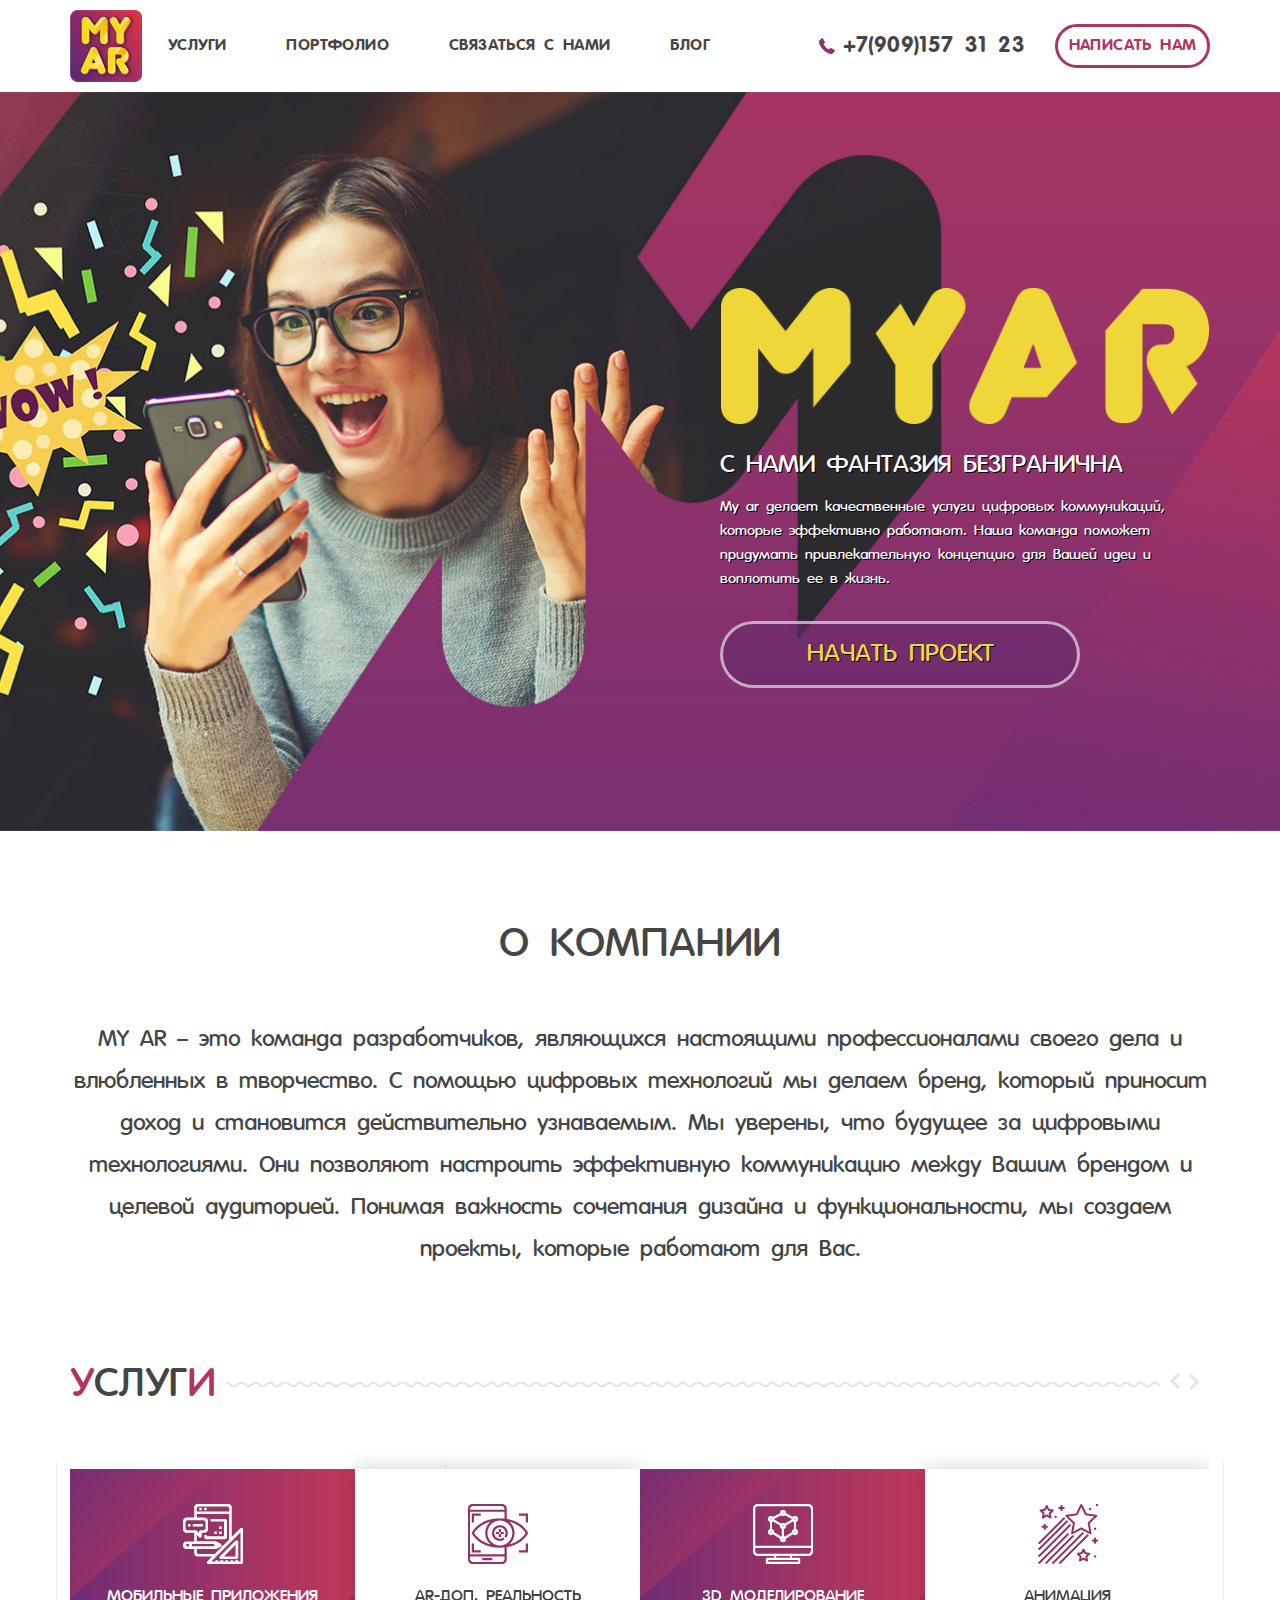
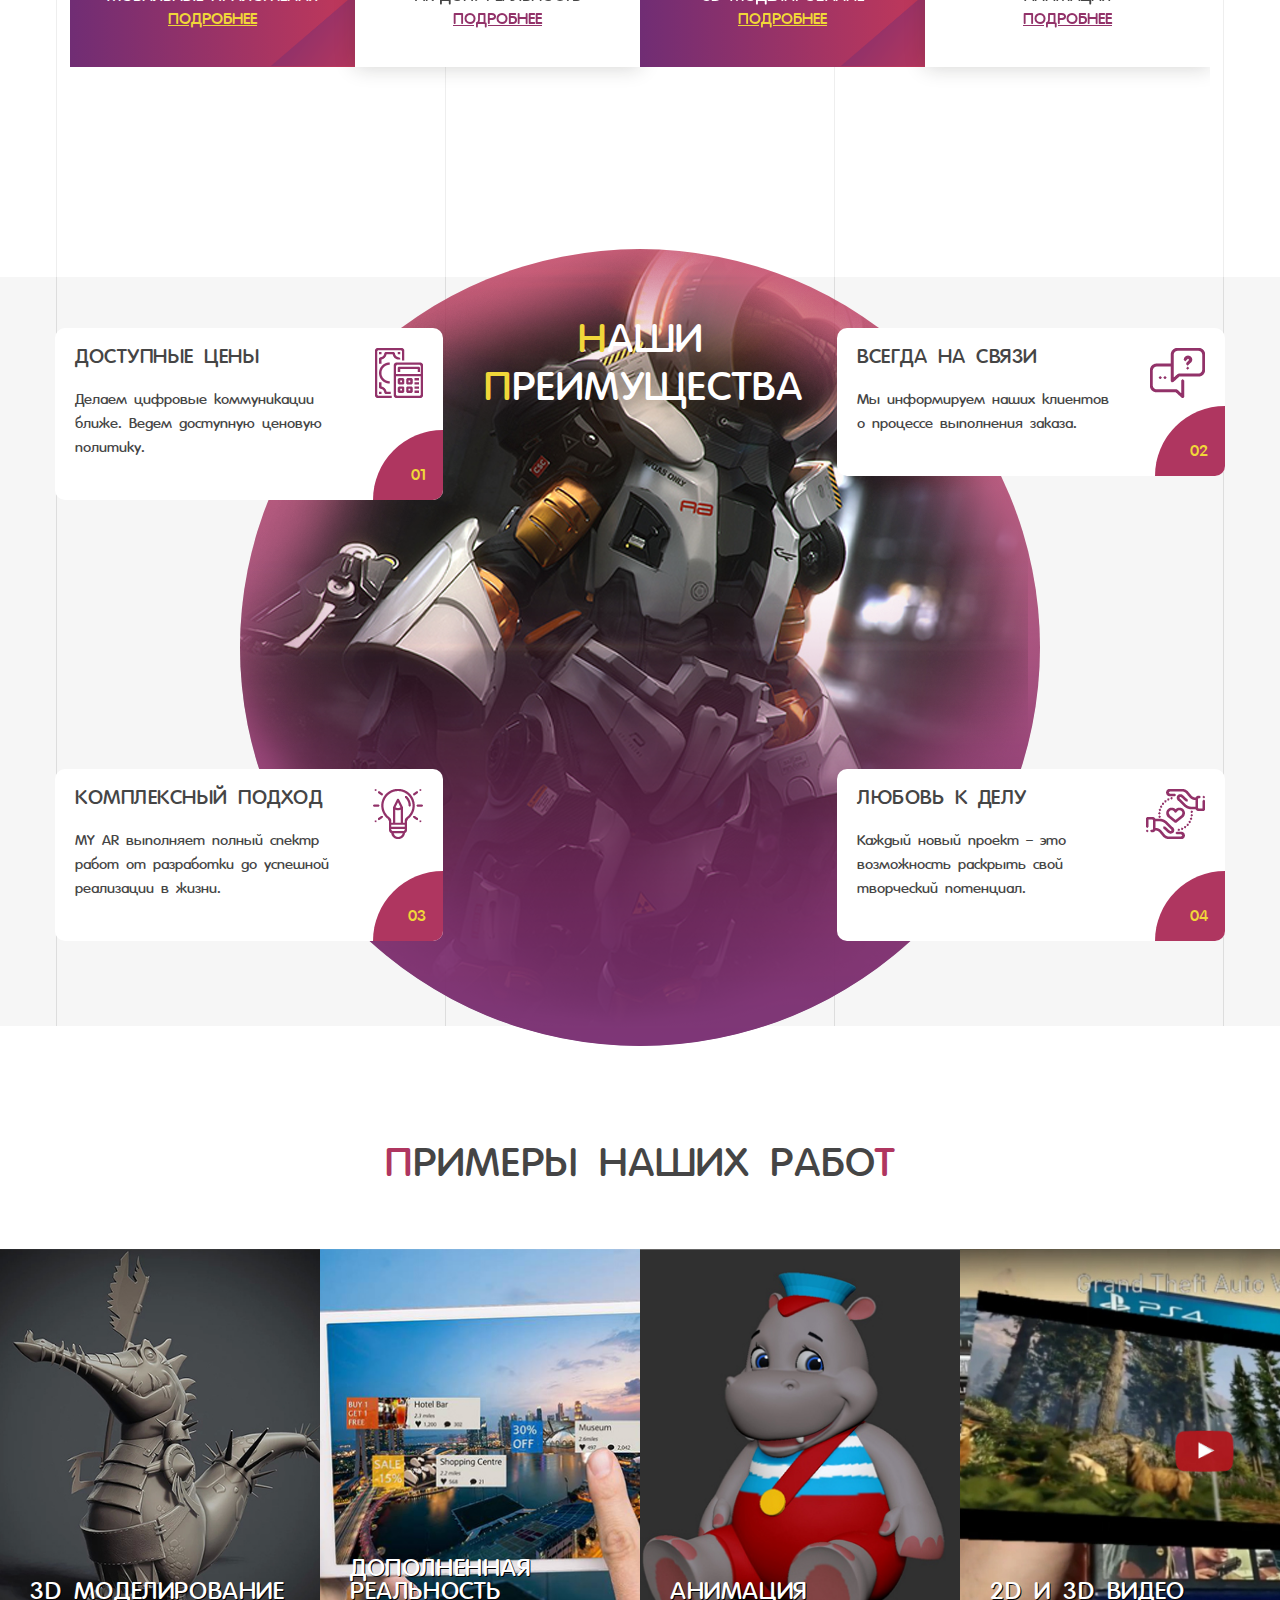
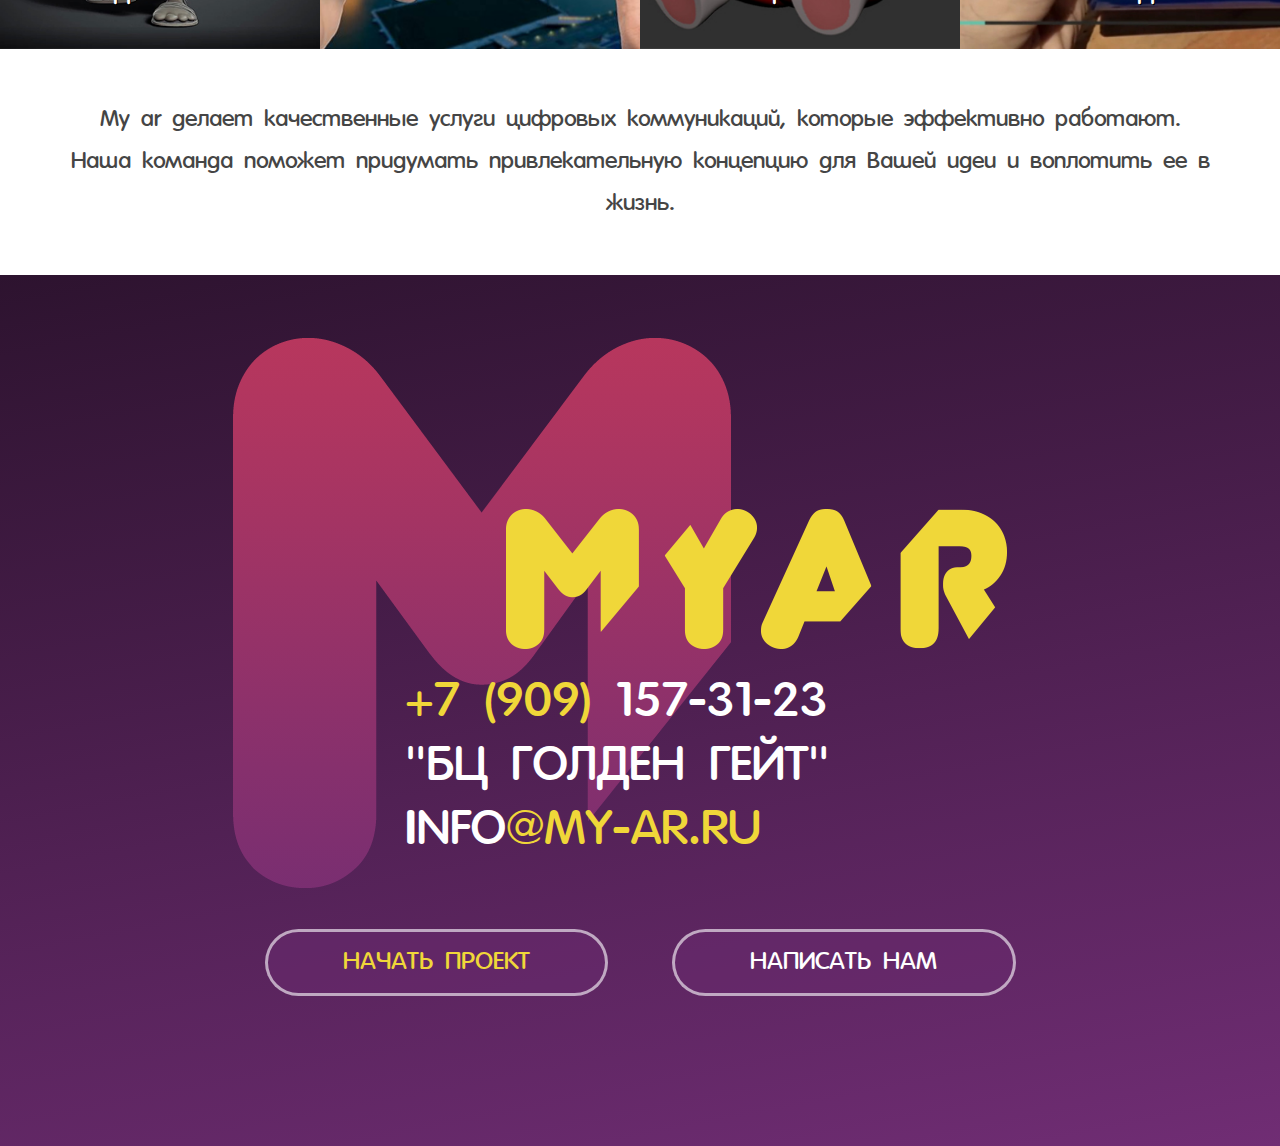
==== commit 0e4e492a: "initial_2" ====
--- a/Верстка/index.html
+++ b/Верстка/index.html
@@ -283,6 +283,12 @@
 			</div>
 
 		</div>
+
+		<div class="container">
+			<div class="description defaultWrapper">
+				My ar делает качественные услуги цифровых коммуникаций, которые эффективно работают. Наша команда поможет придумать привлекательную концепцию для Вашей идеи и воплотить ее в жизнь.
+			</div>
+		</div>
 </section><!-- End .sectionExamples -->
 
 
@@ -426,8 +432,8 @@
 
 			<div class="modal-content">
 				<div class="modal-header">
-					<h5 class="modal-title">По любому вопросу звоните по телефону +7 (909) 157 31 23 или заполните форму</h5>
-					<button type="button" class="close" data-dismiss="modal" aria-label="Close"><i class="icon-close"></i></button>
+					<h5 class="modal-title">По любому вопросу звоните по телефону <a href="tel:+7 (909) 157 31 23">+7 (909) 157 31 23</a> или заполните форму</h5>
+					<button type="button" class="close" data-dismiss="modal" aria-label="Close">X</button>
 				</div>
 				<div class="modal-body">
 
--- a/Верстка/css/main.css
+++ b/Верстка/css/main.css
@@ -61,7 +61,7 @@
   font-weight: 100;
   font-size: 14px;
   color: #fff;
-  letter-spacing: .2;
+  letter-spacing: .2px;
   padding: 14px;
   cursor: pointer; }
   input[type='submit']:hover {
@@ -147,7 +147,8 @@
   -webkit-box-align: center;
   -webkit-align-items: center;
       -ms-flex-align: center;
-          align-items: center; }
+          align-items: center;
+  cursor: pointer; }
   .btnDef:hover, .btnDef:focus, .btnDef:active {
     color: #af3660;
     outline: none; }
@@ -167,7 +168,8 @@
   text-align: center;
   -webkit-transition: .3s;
   transition: .3s;
-  overflow: hidden; }
+  overflow: hidden;
+  cursor: pointer; }
   .btnDef__light:hover, .btnDef__light:focus, .btnDef__light:active {
     color: #fff; }
   .btnDef__light_yellow {
@@ -262,32 +264,6 @@
             transform: translateX(0); } }
 
 /*** End animate css ***/
-/*** hover ***/
-.btnDef__light,
-.header .btnDef {
-  position: relative; }
-  .btnDef__light:before,
-  .header .btnDef:before {
-    content: "";
-    position: absolute;
-    z-index: -1;
-    top: 0;
-    left: 0;
-    height: 100%;
-    width: 0;
-    -webkit-transition: all 0.4s;
-    transition: all 0.4s;
-    background-image: -webkit-gradient(linear, left top, left bottom, from(#c1385a), color-stop(100%, #702d74), color-stop(0%, #c1385a));
-    background-image: -webkit-linear-gradient(#c1385a 0%, #702d74 100%, #c1385a 0%);
-    background-image: linear-gradient(#c1385a 0%, #702d74 100%, #c1385a 0%); }
-  .btnDef__light:hover:before,
-  .header .btnDef:hover:before {
-    width: 100%; }
-  .btnDef__light:hover,
-  .header .btnDef:hover {
-    color: #fff; }
-
-/*** End hover***/
 .defaultWrapper {
   position: relative;
   font-size: 14px;
@@ -406,12 +382,29 @@
   z-index: 1; }
 
 .modal-header {
+  position: relative;
   padding-top: 90px;
+  padding-left: 70px;
+  padding-right: 70px;
   border-bottom: none; }
+
+.modal-header .close {
+  font-size: 30px;
+  position: absolute;
+  right: 70px;
+  top: 30px;
+  color: #923269;
+  opacity: 1;
+  outline: none; }
+
+.modal-content {
+  -webkit-border-radius: 25px;
+          border-radius: 25px; }
 
 .modal-body {
   padding-left: 60px;
-  padding-right: 60px; }
+  padding-right: 60px;
+  padding-bottom: 40px; }
 
 .writeModal .form__group {
   margin-bottom: 8px; }
@@ -421,6 +414,8 @@
   font-size: 24px;
   text-transform: uppercase;
   text-align: center; }
+  .writeModal h5 a {
+    color: #923269; }
 
 .writeModal input {
   padding: 10px 12px;
@@ -450,7 +445,10 @@
   border: none;
   width: 100%;
   height: 62px;
-  font-size: 24px; }
+  font-size: 24px;
+  margin-top: 20px;
+  text-align: center;
+  display: block; }
 
 /*________End .footer________*/
 /*________.mobileBtn________*/
@@ -654,7 +652,21 @@
   .footerSlogan__txt {
     font-size: 22px; }
     .footerSlogan__txt img {
-      margin-left: 59px; } }
+      margin-left: 59px; }
+  /*** modal ***/
+  .modal-dialog {
+    margin: 0; }
+  h5,
+  .writeModal h5 {
+    font-size: 20px; }
+  .modal-header {
+    padding: 70px 15px 10px 15px; }
+  .modal-body {
+    padding-left: 15px;
+    padding-right: 15px; }
+  .modal-header .close {
+    right: 25px; }
+  /*** End  modal ***/ }
 
 @media only screen and (max-width: 479px) {
   .footer .menuTop li {
@@ -664,6 +676,37 @@
     text-align: center; }
   .footerItem .btnDef {
     margin: 10px 0; } }
+
+@media (min-width: 576px) {
+  .modal-dialog {
+    max-width: 570px; } }
+
+@media only screen and (min-width: 575px) {
+  /*** hover ***/
+  .btnDef__light,
+  .header .btnDef {
+    position: relative; }
+    .btnDef__light:before,
+    .header .btnDef:before {
+      content: "";
+      position: absolute;
+      z-index: -1;
+      top: 0;
+      left: 0;
+      height: 100%;
+      width: 0;
+      -webkit-transition: all 0.4s;
+      transition: all 0.4s;
+      background-image: -webkit-gradient(linear, left top, left bottom, from(#c1385a), color-stop(100%, #702d74), color-stop(0%, #c1385a));
+      background-image: -webkit-linear-gradient(#c1385a 0%, #702d74 100%, #c1385a 0%);
+      background-image: linear-gradient(#c1385a 0%, #702d74 100%, #c1385a 0%); }
+    .btnDef__light:hover:before,
+    .header .btnDef:hover:before {
+      width: 100%; }
+    .btnDef__light:hover,
+    .header .btnDef:hover {
+      color: #fff; }
+  /*** End hover***/ }
 
 @media only screen and (min-width: 992px) {
   .mobileBtn {
@@ -1025,6 +1068,10 @@
   padding-top: 115px; }
   .sectionExamples h2 {
     text-align: center; }
+  .sectionExamples .defaultWrapper {
+    padding: 50px 0;
+    font-size: 22px;
+    line-height: 42px; }
 
 .blocksEsxamples {
   display: -webkit-box;
@@ -1470,12 +1517,15 @@
 
 @media only screen and (max-width: 575px) {
   .sectionMain {
-    background-position: 22% 50%; }
+    background-position: 25% 50%; }
   .blockEsxample .shell {
     padding-left: 15px;
     padding-right: 15px; }
   .sectionAbout .description {
-    font-size: 18px; } }
+    font-size: 18px; }
+  .sectionExamples .defaultWrapper {
+    font-size: 18px;
+    line-height: 27px; } }
 
 @media only screen and (max-width: 479px) {
   .titleSection h2 {
@@ -1764,7 +1814,9 @@
   text-transform: uppercase; }
 
 .formComment .btnDef {
-  width: 100%; }
+  width: 100%;
+  display: block;
+  text-align: center; }
 
 .formComment input:not([type="submit"]) {
   border: 2px solid #b1365f;
